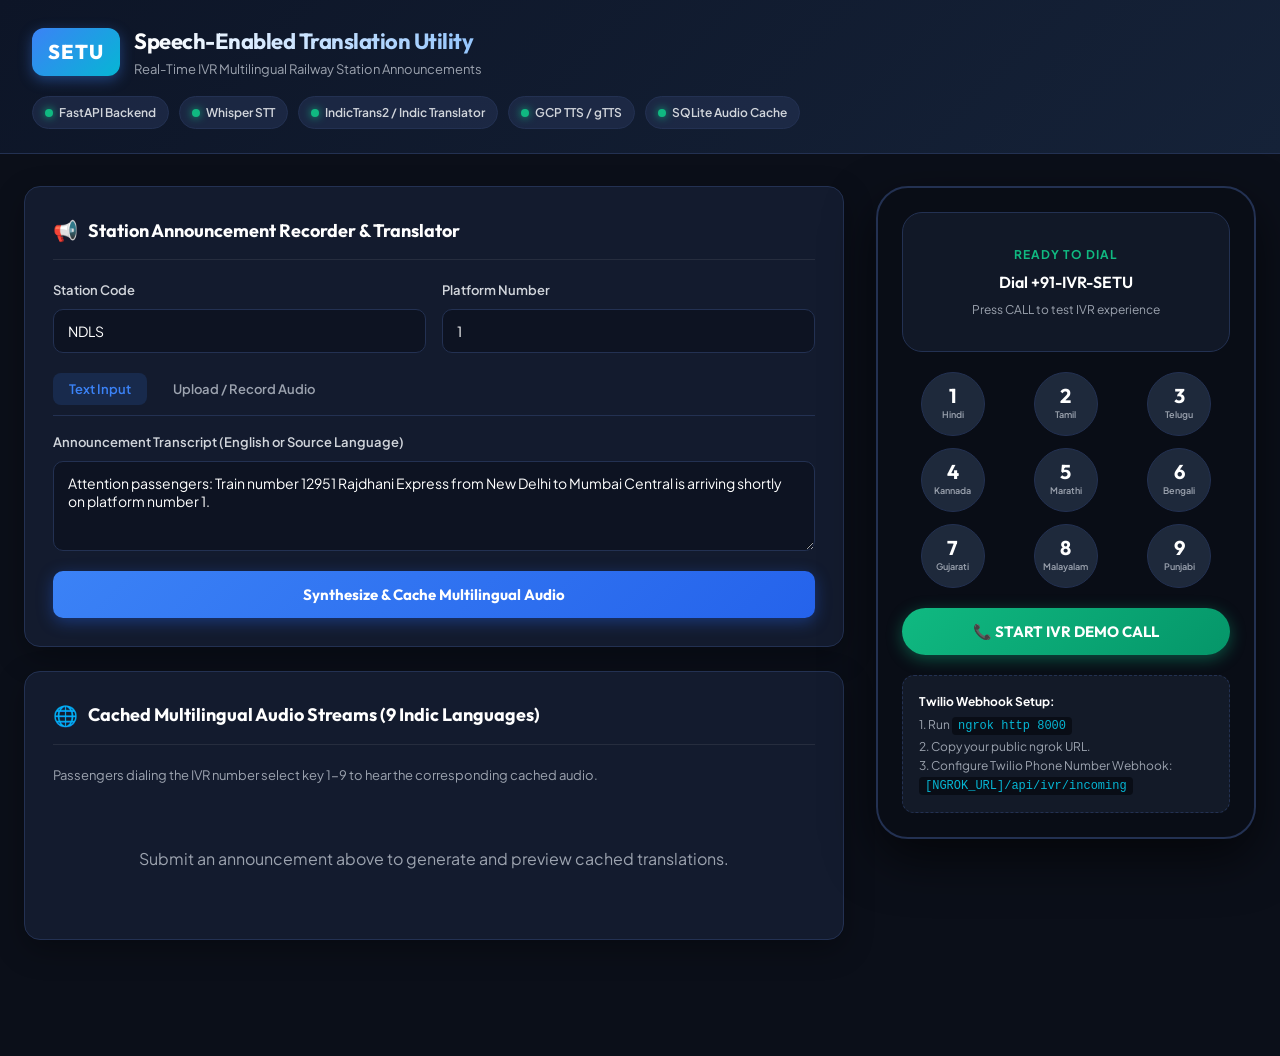
==== static/index.html @ 1a675ca5 "initial" ====
<!DOCTYPE html>
<html lang="en">
<head>
    <meta charset="UTF-8">
    <meta name="viewport" content="width=device-width, initial-scale=1.0">
    <title>SETU - Speech-Enabled Translation Utility for Railway Announcements</title>
    <link rel="preconnect" href="https://fonts.googleapis.com">
    <link rel="preconnect" href="https://fonts.gstatic.com" crossorigin>
    <link href="https://fonts.googleapis.com/css2?family=Outfit:wght@300;400;500;600;700;800&family=Plus+Jakarta+Sans:wght@400;500;600;700&display=swap" rel="stylesheet">
    <style>
        :root {
            --bg-dark: #0b0f19;
            --bg-card: #131b2e;
            --bg-card-hover: #1c2742;
            --border-color: #233152;
            --accent-blue: #3b82f6;
            --accent-cyan: #06b6d4;
            --accent-emerald: #10b981;
            --accent-amber: #f59e0b;
            --accent-purple: #8b5cf6;
            --text-main: #f3f4f6;
            --text-sub: #9ca3af;
            --font-heading: 'Outfit', sans-serif;
            --font-body: 'Plus Jakarta Sans', sans-serif;
        }

        * {
            box-sizing: border-box;
            margin: 0;
            padding: 0;
        }

        body {
            background-color: var(--bg-dark);
            color: var(--text-main);
            font-family: var(--font-body);
            line-height: 1.6;
            padding-bottom: 60px;
        }

        header {
            background: linear-gradient(135deg, #0d1527 0%, #152238 100%);
            border-bottom: 1px solid var(--border-color);
            padding: 24px 32px;
            position: sticky;
            top: 0;
            z-index: 100;
            backdrop-filter: blur(10px);
        }

        .header-container {
            max-width: 1280px;
            margin: 0 auto;
            display: flex;
            justify-content: space-between;
            align-items: center;
            flex-wrap: wrap;
            gap: 16px;
        }

        .logo-area {
            display: flex;
            align-items: center;
            gap: 14px;
        }

        .logo-badge {
            background: linear-gradient(135deg, var(--accent-blue), var(--accent-cyan));
            color: #fff;
            font-family: var(--font-heading);
            font-weight: 800;
            font-size: 20px;
            padding: 8px 16px;
            border-radius: 12px;
            box-shadow: 0 4px 14px rgba(59, 130, 246, 0.4);
            letter-spacing: 1px;
        }

        .logo-title h1 {
            font-family: var(--font-heading);
            font-size: 22px;
            font-weight: 700;
            letter-spacing: -0.5px;
            background: linear-gradient(90deg, #ffffff, #93c5fd);
            -webkit-background-clip: text;
            -webkit-text-fill-color: transparent;
        }

        .logo-title p {
            font-size: 13px;
            color: var(--text-sub);
        }

        .status-badges {
            display: flex;
            gap: 10px;
            flex-wrap: wrap;
        }

        .badge {
            background: rgba(35, 49, 82, 0.6);
            border: 1px solid var(--border-color);
            color: #d1d5db;
            font-size: 12px;
            font-weight: 600;
            padding: 6px 12px;
            border-radius: 20px;
            display: flex;
            align-items: center;
            gap: 6px;
        }

        .badge-dot {
            width: 8px;
            height: 8px;
            border-radius: 50%;
            background-color: var(--accent-emerald);
            box-shadow: 0 0 8px var(--accent-emerald);
        }

        main {
            max-width: 1280px;
            margin: 32px auto;
            padding: 0 24px;
            display: grid;
            grid-template-columns: 1fr 380px;
            gap: 32px;
        }

        @media (max-width: 1024px) {
            main {
                grid-template-columns: 1fr;
            }
        }

        .section-card {
            background-color: var(--bg-card);
            border: 1px solid var(--border-color);
            border-radius: 16px;
            padding: 28px;
            margin-bottom: 24px;
            box-shadow: 0 10px 30px rgba(0, 0, 0, 0.3);
        }

        .section-title {
            font-family: var(--font-heading);
            font-size: 18px;
            font-weight: 700;
            margin-bottom: 20px;
            display: flex;
            align-items: center;
            gap: 10px;
            color: #ffffff;
            border-bottom: 1px solid rgba(255, 255, 255, 0.08);
            padding-bottom: 12px;
        }

        .section-title span.icon {
            font-size: 20px;
        }

        .form-grid {
            display: grid;
            grid-template-columns: 1fr 1fr;
            gap: 16px;
            margin-bottom: 20px;
        }

        .form-group {
            display: flex;
            flex-direction: column;
            gap: 8px;
        }

        .form-group label {
            font-size: 13px;
            font-weight: 600;
            color: #d1d5db;
        }

        .form-control {
            background-color: #0d1322;
            border: 1px solid var(--border-color);
            border-radius: 10px;
            color: #fff;
            padding: 12px 14px;
            font-family: var(--font-body);
            font-size: 14px;
            transition: all 0.2s ease;
        }

        .form-control:focus {
            outline: none;
            border-color: var(--accent-blue);
            box-shadow: 0 0 0 3px rgba(59, 130, 246, 0.2);
        }

        textarea.form-control {
            min-height: 90px;
            resize: vertical;
        }

        .tab-buttons {
            display: flex;
            gap: 10px;
            margin-bottom: 16px;
            border-bottom: 1px solid var(--border-color);
            padding-bottom: 10px;
        }

        .tab-btn {
            background: none;
            border: none;
            color: var(--text-sub);
            font-family: var(--font-body);
            font-weight: 600;
            font-size: 13px;
            padding: 8px 16px;
            border-radius: 8px;
            cursor: pointer;
            transition: all 0.2s ease;
        }

        .tab-btn.active {
            background-color: rgba(59, 130, 246, 0.15);
            color: var(--accent-blue);
        }

        .audio-input-area {
            background: #0d1322;
            border: 2px dashed var(--border-color);
            border-radius: 12px;
            padding: 24px;
            text-align: center;
            margin-bottom: 20px;
            cursor: pointer;
            transition: all 0.2s ease;
        }

        .audio-input-area:hover {
            border-color: var(--accent-blue);
            background: #111a2e;
        }

        .mic-btn {
            background: linear-gradient(135deg, #ef4444, #dc2626);
            color: #fff;
            border: none;
            padding: 12px 24px;
            border-radius: 30px;
            font-weight: 600;
            font-size: 14px;
            cursor: pointer;
            display: inline-flex;
            align-items: center;
            gap: 8px;
            box-shadow: 0 4px 14px rgba(239, 68, 68, 0.4);
            transition: all 0.2s ease;
        }

        .mic-btn.recording {
            animation: pulse 1.5s infinite;
            background: linear-gradient(135deg, #dc2626, #991b1b);
        }

        @keyframes pulse {
            0% { box-shadow: 0 0 0 0 rgba(239, 68, 68, 0.7); }
            70% { box-shadow: 0 0 0 12px rgba(239, 68, 68, 0); }
            100% { box-shadow: 0 0 0 0 rgba(239, 68, 68, 0); }
        }

        .btn-primary {
            background: linear-gradient(135deg, var(--accent-blue), #2563eb);
            color: #fff;
            border: none;
            border-radius: 10px;
            padding: 14px 28px;
            font-family: var(--font-heading);
            font-weight: 700;
            font-size: 15px;
            cursor: pointer;
            width: 100%;
            display: flex;
            justify-content: center;
            align-items: center;
            gap: 10px;
            box-shadow: 0 4px 16px rgba(37, 99, 235, 0.4);
            transition: all 0.2s ease;
        }

        .btn-primary:hover {
            transform: translateY(-1px);
            box-shadow: 0 6px 20px rgba(37, 99, 235, 0.5);
        }

        .spinner {
            width: 18px;
            height: 18px;
            border: 3px solid rgba(255, 255, 255, 0.3);
            border-radius: 50%;
            border-top-color: #fff;
            animation: spin 0.8s linear infinite;
            display: none;
        }

        @keyframes spin {
            to { transform: rotate(360deg); }
        }

        /* Language Output Matrix */
        .language-matrix {
            display: grid;
            grid-template-columns: repeat(auto-fill, minmax(280px, 1fr));
            gap: 16px;
            margin-top: 20px;
        }

        .lang-card {
            background: #0d1322;
            border: 1px solid var(--border-color);
            border-radius: 12px;
            padding: 16px;
            position: relative;
            transition: all 0.2s ease;
        }

        .lang-card:hover {
            border-color: var(--accent-blue);
            transform: translateY(-2px);
            box-shadow: 0 6px 16px rgba(0, 0, 0, 0.4);
        }

        .lang-header {
            display: flex;
            justify-content: space-between;
            align-items: center;
            margin-bottom: 10px;
        }

        .lang-name {
            font-family: var(--font-heading);
            font-weight: 700;
            font-size: 15px;
            color: #ffffff;
            display: flex;
            align-items: center;
            gap: 8px;
        }

        .dtmf-badge {
            background: rgba(139, 92, 246, 0.2);
            border: 1px solid rgba(139, 92, 246, 0.5);
            color: #c4b5fd;
            font-size: 11px;
            font-weight: 700;
            padding: 2px 8px;
            border-radius: 6px;
        }

        .lang-text {
            font-size: 13px;
            color: #d1d5db;
            margin-bottom: 14px;
            min-height: 48px;
            line-height: 1.5;
        }

        audio {
            width: 100%;
            height: 36px;
            border-radius: 6px;
        }

        /* IVR Simulator Phone Side Panel */
        .phone-container {
            background: #090d16;
            border: 2px solid var(--border-color);
            border-radius: 32px;
            padding: 24px;
            box-shadow: 0 20px 50px rgba(0, 0, 0, 0.6);
            position: sticky;
            top: 110px;
        }

        .phone-screen {
            background: #111827;
            border: 1px solid var(--border-color);
            border-radius: 20px;
            padding: 20px;
            text-align: center;
            margin-bottom: 20px;
            min-height: 140px;
            display: flex;
            flex-direction: column;
            justify-content: center;
            align-items: center;
        }

        .phone-status {
            font-size: 12px;
            color: var(--accent-emerald);
            font-weight: 700;
            letter-spacing: 1px;
            margin-bottom: 6px;
            text-transform: uppercase;
        }

        .phone-display {
            font-family: var(--font-heading);
            font-size: 16px;
            font-weight: 600;
            color: #fff;
            margin-bottom: 4px;
        }

        .phone-sub {
            font-size: 12px;
            color: var(--text-sub);
        }

        .dialpad {
            display: grid;
            grid-template-columns: repeat(3, 1fr);
            gap: 12px;
            margin-bottom: 20px;
        }

        .key-btn {
            background: #1e293b;
            border: 1px solid var(--border-color);
            border-radius: 50%;
            width: 64px;
            height: 64px;
            margin: 0 auto;
            display: flex;
            flex-direction: column;
            justify-content: center;
            align-items: center;
            cursor: pointer;
            transition: all 0.15s ease;
            user-select: none;
        }

        .key-btn:hover {
            background: #334155;
            border-color: var(--accent-blue);
            transform: scale(1.05);
        }

        .key-btn:active {
            transform: scale(0.95);
            background: var(--accent-blue);
        }

        .key-num {
            font-family: var(--font-heading);
            font-size: 20px;
            font-weight: 700;
            color: #fff;
            line-height: 1;
        }

        .key-sub {
            font-size: 9px;
            color: var(--text-sub);
            font-weight: 600;
            margin-top: 2px;
        }

        .call-btn {
            background: linear-gradient(135deg, var(--accent-emerald), #059669);
            color: #fff;
            border: none;
            border-radius: 30px;
            padding: 14px;
            width: 100%;
            font-family: var(--font-heading);
            font-weight: 700;
            font-size: 15px;
            cursor: pointer;
            box-shadow: 0 4px 16px rgba(16, 185, 129, 0.4);
            transition: all 0.2s ease;
        }

        .call-btn.active {
            background: linear-gradient(135deg, #ef4444, #dc2626);
            box-shadow: 0 4px 16px rgba(239, 68, 68, 0.4);
        }

        .instructions-box {
            background: rgba(30, 41, 59, 0.5);
            border: 1px dashed var(--border-color);
            border-radius: 12px;
            padding: 16px;
            margin-top: 20px;
            font-size: 12px;
            color: var(--text-sub);
        }

        .instructions-box code {
            background: #090d16;
            color: var(--accent-cyan);
            padding: 2px 6px;
            border-radius: 4px;
            font-family: monospace;
        }
    </style>
</head>
<body>

    <header>
        <div class="header-container">
            <div class="logo-area">
                <div class="logo-badge">SETU</div>
                <div class="logo-title">
                    <h1>Speech-Enabled Translation Utility</h1>
                    <p>Real-Time IVR Multilingual Railway Station Announcements</p>
                </div>
            </div>
            <div class="status-badges">
                <div class="badge"><span class="badge-dot"></span> FastAPI Backend</div>
                <div class="badge"><span class="badge-dot"></span> Whisper STT</div>
                <div class="badge"><span class="badge-dot"></span> IndicTrans2 / Indic Translator</div>
                <div class="badge"><span class="badge-dot"></span> GCP TTS / gTTS</div>
                <div class="badge"><span class="badge-dot"></span> SQLite Audio Cache</div>
            </div>
        </div>
    </header>

    <main>
        <!-- Left Side: Station Control & Announcement Generator -->
        <div class="left-column">
            
            <div class="section-card">
                <div class="section-title">
                    <span class="icon">📢</span> Station Announcement Recorder & Translator
                </div>

                <form id="announcement-form">
                    <div class="form-grid">
                        <div class="form-group">
                            <label for="station_code">Station Code</label>
                            <input type="text" id="station_code" class="form-control" value="NDLS" placeholder="e.g. NDLS, MAS, SBC" required>
                        </div>
                        <div class="form-group">
                            <label for="platform_number">Platform Number</label>
                            <input type="text" id="platform_number" class="form-control" value="1" placeholder="e.g. 1, 2A, 3" required>
                        </div>
                    </div>

                    <div class="tab-buttons">
                        <button type="button" class="tab-btn active" onclick="switchInputMode('text')">Text Input</button>
                        <button type="button" class="tab-btn" onclick="switchInputMode('audio')">Upload / Record Audio</button>
                    </div>

                    <div id="text-input-section" class="form-group" style="margin-bottom: 20px;">
                        <label for="transcript">Announcement Transcript (English or Source Language)</label>
                        <textarea id="transcript" class="form-control" placeholder="Type station announcement here...">Attention passengers: Train number 12951 Rajdhani Express from New Delhi to Mumbai Central is arriving shortly on platform number 1.</textarea>
                    </div>

                    <div id="audio-input-section" class="audio-input-area" style="display: none;">
                        <button type="button" id="mic-btn" class="mic-btn" onclick="toggleMicrophone()">
                            <span id="mic-icon">🎙️</span> <span id="mic-label">Record Announcement</span>
                        </button>
                        <p style="font-size: 12px; color: var(--text-sub); margin-top: 12px;">or click to select an audio file (.mp3, .wav, .m4a)</p>
                        <input type="file" id="audio_file" accept="audio/*" style="display: none;" onchange="handleFileSelect(event)">
                        <div id="file-name-display" style="font-size: 13px; color: var(--accent-cyan); margin-top: 8px; font-weight: 600;"></div>
                    </div>

                    <button type="submit" class="btn-primary">
                        <div id="submit-spinner" class="spinner"></div>
                        <span id="submit-label">Synthesize & Cache Multilingual Audio</span>
                    </button>
                </form>
            </div>

            <!-- Multilingual Output Matrix -->
            <div class="section-card">
                <div class="section-title">
                    <span class="icon">🌐</span> Cached Multilingual Audio Streams (9 Indic Languages)
                </div>
                <p style="font-size: 13px; color: var(--text-sub); margin-bottom: 16px;">
                    Passengers dialing the IVR number select key 1-9 to hear the corresponding cached audio.
                </p>

                <div id="language-matrix" class="language-matrix">
                    <!-- Dynamic Language Cards -->
                    <div style="grid-column: 1 / -1; text-align: center; padding: 40px; color: var(--text-sub);">
                        Submit an announcement above to generate and preview cached translations.
                    </div>
                </div>
            </div>

        </div>

        <!-- Right Side: Interactive IVR Phone Simulator -->
        <div class="right-column">
            <div class="phone-container">
                <div class="phone-screen">
                    <div id="phone-status" class="phone-status">READY TO DIAL</div>
                    <div id="phone-display" class="phone-display">Dial +91-IVR-SETU</div>
                    <div id="phone-sub" class="phone-sub">Press CALL to test IVR experience</div>
                </div>

                <div class="dialpad">
                    <div class="key-btn" onclick="pressKey('1')">
                        <div class="key-num">1</div>
                        <div class="key-sub">Hindi</div>
                    </div>
                    <div class="key-btn" onclick="pressKey('2')">
                        <div class="key-num">2</div>
                        <div class="key-sub">Tamil</div>
                    </div>
                    <div class="key-btn" onclick="pressKey('3')">
                        <div class="key-num">3</div>
                        <div class="key-sub">Telugu</div>
                    </div>
                    <div class="key-btn" onclick="pressKey('4')">
                        <div class="key-num">4</div>
                        <div class="key-sub">Kannada</div>
                    </div>
                    <div class="key-btn" onclick="pressKey('5')">
                        <div class="key-num">5</div>
                        <div class="key-sub">Marathi</div>
                    </div>
                    <div class="key-btn" onclick="pressKey('6')">
                        <div class="key-num">6</div>
                        <div class="key-sub">Bengali</div>
                    </div>
                    <div class="key-btn" onclick="pressKey('7')">
                        <div class="key-num">7</div>
                        <div class="key-sub">Gujarati</div>
                    </div>
                    <div class="key-btn" onclick="pressKey('8')">
                        <div class="key-num">8</div>
                        <div class="key-sub">Malayalam</div>
                    </div>
                    <div class="key-btn" onclick="pressKey('9')">
                        <div class="key-num">9</div>
                        <div class="key-sub">Punjabi</div>
                    </div>
                </div>

                <button id="call-toggle-btn" class="call-btn" onclick="toggleCall()">
                    📞 START IVR DEMO CALL
                </button>

                <div class="instructions-box">
                    <strong style="color: #fff; display: block; margin-bottom: 4px;">Twilio Webhook Setup:</strong>
                    1. Run <code>ngrok http 8000</code><br>
                    2. Copy your public ngrok URL.<br>
                    3. Configure Twilio Phone Number Webhook:<br>
                    <code>[NGROK_URL]/api/ivr/incoming</code>
                </div>
            </div>
        </div>
    </main>

    <!-- Hidden Audio Player for Phone Simulator -->
    <audio id="simulator-audio-player" style="display: none;"></audio>

    <script>
        let inputMode = 'text';
        let mediaRecorder = null;
        let audioChunks = [];
        let recordedBlob = null;
        let isCallActive = false;

        function switchInputMode(mode) {
            inputMode = mode;
            document.querySelectorAll('.tab-btn').forEach(btn => btn.classList.remove('active'));
            if (mode === 'text') {
                document.querySelectorAll('.tab-btn')[0].classList.add('active');
                document.getElementById('text-input-section').style.display = 'block';
                document.getElementById('audio-input-section').style.display = 'none';
            } else {
                document.querySelectorAll('.tab-btn')[1].classList.add('active');
                document.getElementById('text-input-section').style.display = 'none';
                document.getElementById('audio-input-section').style.display = 'block';
            }
        }

        document.getElementById('audio-input-section').addEventListener('click', (e) => {
            if (e.target.id !== 'mic-btn' && !e.target.closest('#mic-btn')) {
                document.getElementById('audio_file').click();
            }
        });

        function handleFileSelect(event) {
            const file = event.target.files[0];
            if (file) {
                document.getElementById('file-name-display').innerText = `Selected File: ${file.name}`;
            }
        }

        async function toggleMicrophone() {
            const micBtn = document.getElementById('mic-btn');
            const micLabel = document.getElementById('mic-label');

            if (mediaRecorder && mediaRecorder.state === 'recording') {
                mediaRecorder.stop();
                micBtn.classList.remove('recording');
                micLabel.innerText = 'Record Announcement';
                return;
            }

            try {
                const stream = await navigator.mediaDevices.getUserMedia({ audio: true });
                mediaRecorder = new MediaRecorder(stream);
                audioChunks = [];

                mediaRecorder.ondataavailable = event => {
                    audioChunks.push(event.data);
                };

                mediaRecorder.onstop = () => {
                    recordedBlob = new Blob(audioChunks, { type: 'audio/wav' });
                    document.getElementById('file-name-display').innerText = 'Microphone Recording Captured (Ready)';
                };

                mediaRecorder.start();
                micBtn.classList.add('recording');
                micLabel.innerText = 'Stop Recording...';
            } catch (err) {
                alert('Microphone access denied or not supported in this browser.');
            }
        }

        document.getElementById('announcement-form').addEventListener('submit', async (e) => {
            e.preventDefault();

            const submitBtn = document.querySelector('.btn-primary');
            const spinner = document.getElementById('submit-spinner');
            const label = document.getElementById('submit-label');

            spinner.style.display = 'inline-block';
            label.innerText = 'Processing & Synthesizing...';
            submitBtn.disabled = true;

            const formData = new FormData();
            formData.append('station_code', document.getElementById('station_code').value);
            formData.append('platform_number', document.getElementById('platform_number').value);
            formData.append('transcript', document.getElementById('transcript').value);

            const fileInput = document.getElementById('audio_file');
            if (fileInput.files.length > 0) {
                formData.append('audio_file', fileInput.files[0]);
            } else if (recordedBlob) {
                formData.append('audio_file', recordedBlob, 'recorded_announcement.wav');
            }

            try {
                const response = await fetch('/api/announcements/upload', {
                    method: 'POST',
                    body: formData
                });

                const data = await response.json();
                if (response.ok && data.status === 'success') {
                    renderLanguageMatrix(data.announcement.cached_translations);
                } else {
                    alert('Processing error: ' + (data.message || 'Failed to process announcement'));
                }
            } catch (err) {
                console.error(err);
                alert('Server communication error.');
            } finally {
                spinner.style.display = 'none';
                label.innerText = 'Synthesize & Cache Multilingual Audio';
                submitBtn.disabled = false;
            }
        });

        function renderLanguageMatrix(translations) {
            const matrix = document.getElementById('language-matrix');
            matrix.innerHTML = '';

            const keypadMap = {
                'hi': '1', 'ta': '2', 'te': '3', 'kn': '4',
                'mr': '5', 'bn': '6', 'gu': '7', 'ml': '8', 'pa': '9'
            };

            translations.forEach(item => {
                const dtmfKey = keypadMap[item.language_code] || 'N/A';
                const card = document.createElement('div');
                card.className = 'lang-card';
                card.innerHTML = `
                    <div class="lang-header">
                        <div class="lang-name">${item.language_name}</div>
                        <div class="dtmf-badge">Keypad: ${dtmfKey}</div>
                    </div>
                    <div class="lang-text">${item.translated_text}</div>
                    <audio controls src="${item.audio_url}"></audio>
                `;
                matrix.appendChild(card);
            });
        }

        // Phone Simulator Controls
        function toggleCall() {
            const btn = document.getElementById('call-toggle-btn');
            const status = document.getElementById('phone-status');
            const display = document.getElementById('phone-display');
            const sub = document.getElementById('phone-sub');
            const audioPlayer = document.getElementById('simulator-audio-player');

            if (!isCallActive) {
                isCallActive = true;
                btn.innerText = '❌ END CALL';
                btn.classList.add('active');
                status.innerText = 'CALL IN PROGRESS';
                display.innerText = 'Connected to SETU IVR';
                sub.innerText = 'Press keypad digits 1-9 to select language';
                
                // Play simulated greeting
                playTTSPrompt('Welcome to SETU Railway Announcement Utility. Please press 1 for Hindi, 2 for Tamil, 3 for Telugu, 4 for Kannada, 5 for Marathi, 6 for Bengali.');
            } else {
                isCallActive = false;
                btn.innerText = '📞 START IVR DEMO CALL';
                btn.classList.remove('active');
                status.innerText = 'READY TO DIAL';
                display.innerText = 'Dial +91-IVR-SETU';
                sub.innerText = 'Press CALL to test IVR experience';
                audioPlayer.pause();
            }
        }

        async function pressKey(digit) {
            if (!isCallActive) {
                toggleCall();
            }

            const status = document.getElementById('phone-status');
            const display = document.getElementById('phone-display');
            const sub = document.getElementById('phone-sub');
            const audioPlayer = document.getElementById('simulator-audio-player');

            status.innerText = `KEY ${digit} PRESSED`;
            display.innerText = `Fetching Language Option...`;

            const formData = new FormData();
            formData.append('digit', digit);
            formData.append('station', document.getElementById('station_code').value);
            formData.append('platform', document.getElementById('platform_number').value);

            try {
                const res = await fetch('/api/ivr/demo-call', {
                    method: 'POST',
                    body: formData
                });
                const data = await res.json();
                if (res.ok && data.status === 'success') {
                    display.innerText = `Playing ${data.language_name}`;
                    sub.innerText = data.translated_text;

                    audioPlayer.src = data.audio_url;
                    audioPlayer.play();
                }
            } catch (err) {
                console.error(err);
            }
        }

        function playTTSPrompt(text) {
            if ('speechSynthesis' in window) {
                const utterance = new SpeechSynthesisUtterance(text);
                utterance.rate = 1.0;
                window.speechSynthesis.speak(utterance);
            }
        }

        // Load existing announcements on startup
        window.addEventListener('DOMContentLoaded', async () => {
            try {
                const res = await fetch('/api/announcements');
                const data = await res.json();
                if (res.ok && data.announcements && data.announcements.length > 0) {
                    renderLanguageMatrix(data.announcements[0].cached_translations);
                }
            } catch (e) {
                console.log('No prior cached announcements found.');
            }
        });
    </script>
</body>
</html>
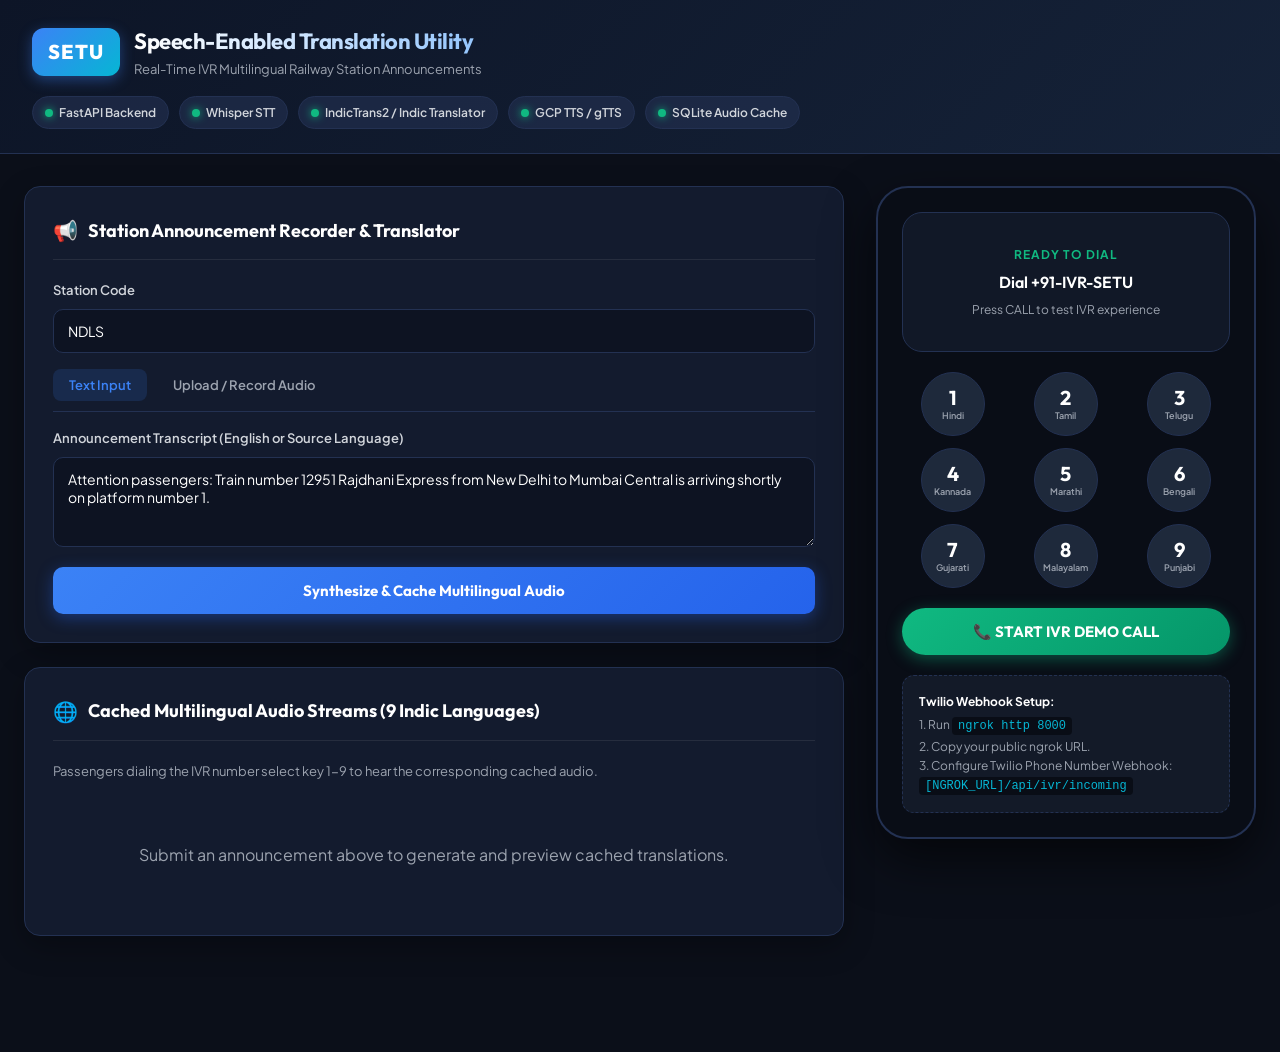
==== commit 11a8d332: "fixed keypad voice over and added few languages" ====
--- a/static/index.html
+++ b/static/index.html
@@ -7,506 +7,10 @@
     <link rel="preconnect" href="https://fonts.googleapis.com">
     <link rel="preconnect" href="https://fonts.gstatic.com" crossorigin>
     <link href="https://fonts.googleapis.com/css2?family=Outfit:wght@300;400;500;600;700;800&family=Plus+Jakarta+Sans:wght@400;500;600;700&display=swap" rel="stylesheet">
-    <style>
-        :root {
-            --bg-dark: #0b0f19;
-            --bg-card: #131b2e;
-            --bg-card-hover: #1c2742;
-            --border-color: #233152;
-            --accent-blue: #3b82f6;
-            --accent-cyan: #06b6d4;
-            --accent-emerald: #10b981;
-            --accent-amber: #f59e0b;
-            --accent-purple: #8b5cf6;
-            --text-main: #f3f4f6;
-            --text-sub: #9ca3af;
-            --font-heading: 'Outfit', sans-serif;
-            --font-body: 'Plus Jakarta Sans', sans-serif;
-        }
-
-        * {
-            box-sizing: border-box;
-            margin: 0;
-            padding: 0;
-        }
-
-        body {
-            background-color: var(--bg-dark);
-            color: var(--text-main);
-            font-family: var(--font-body);
-            line-height: 1.6;
-            padding-bottom: 60px;
-        }
-
-        header {
-            background: linear-gradient(135deg, #0d1527 0%, #152238 100%);
-            border-bottom: 1px solid var(--border-color);
-            padding: 24px 32px;
-            position: sticky;
-            top: 0;
-            z-index: 100;
-            backdrop-filter: blur(10px);
-        }
-
-        .header-container {
-            max-width: 1280px;
-            margin: 0 auto;
-            display: flex;
-            justify-content: space-between;
-            align-items: center;
-            flex-wrap: wrap;
-            gap: 16px;
-        }
-
-        .logo-area {
-            display: flex;
-            align-items: center;
-            gap: 14px;
-        }
-
-        .logo-badge {
-            background: linear-gradient(135deg, var(--accent-blue), var(--accent-cyan));
-            color: #fff;
-            font-family: var(--font-heading);
-            font-weight: 800;
-            font-size: 20px;
-            padding: 8px 16px;
-            border-radius: 12px;
-            box-shadow: 0 4px 14px rgba(59, 130, 246, 0.4);
-            letter-spacing: 1px;
-        }
-
-        .logo-title h1 {
-            font-family: var(--font-heading);
-            font-size: 22px;
-            font-weight: 700;
-            letter-spacing: -0.5px;
-            background: linear-gradient(90deg, #ffffff, #93c5fd);
-            -webkit-background-clip: text;
-            -webkit-text-fill-color: transparent;
-        }
-
-        .logo-title p {
-            font-size: 13px;
-            color: var(--text-sub);
-        }
-
-        .status-badges {
-            display: flex;
-            gap: 10px;
-            flex-wrap: wrap;
-        }
-
-        .badge {
-            background: rgba(35, 49, 82, 0.6);
-            border: 1px solid var(--border-color);
-            color: #d1d5db;
-            font-size: 12px;
-            font-weight: 600;
-            padding: 6px 12px;
-            border-radius: 20px;
-            display: flex;
-            align-items: center;
-            gap: 6px;
-        }
-
-        .badge-dot {
-            width: 8px;
-            height: 8px;
-            border-radius: 50%;
-            background-color: var(--accent-emerald);
-            box-shadow: 0 0 8px var(--accent-emerald);
-        }
-
-        main {
-            max-width: 1280px;
-            margin: 32px auto;
-            padding: 0 24px;
-            display: grid;
-            grid-template-columns: 1fr 380px;
-            gap: 32px;
-        }
-
-        @media (max-width: 1024px) {
-            main {
-                grid-template-columns: 1fr;
-            }
-        }
-
-        .section-card {
-            background-color: var(--bg-card);
-            border: 1px solid var(--border-color);
-            border-radius: 16px;
-            padding: 28px;
-            margin-bottom: 24px;
-            box-shadow: 0 10px 30px rgba(0, 0, 0, 0.3);
-        }
-
-        .section-title {
-            font-family: var(--font-heading);
-            font-size: 18px;
-            font-weight: 700;
-            margin-bottom: 20px;
-            display: flex;
-            align-items: center;
-            gap: 10px;
-            color: #ffffff;
-            border-bottom: 1px solid rgba(255, 255, 255, 0.08);
-            padding-bottom: 12px;
-        }
-
-        .section-title span.icon {
-            font-size: 20px;
-        }
-
-        .form-grid {
-            display: grid;
-            grid-template-columns: 1fr 1fr;
-            gap: 16px;
-            margin-bottom: 20px;
-        }
-
-        .form-group {
-            display: flex;
-            flex-direction: column;
-            gap: 8px;
-        }
-
-        .form-group label {
-            font-size: 13px;
-            font-weight: 600;
-            color: #d1d5db;
-        }
-
-        .form-control {
-            background-color: #0d1322;
-            border: 1px solid var(--border-color);
-            border-radius: 10px;
-            color: #fff;
-            padding: 12px 14px;
-            font-family: var(--font-body);
-            font-size: 14px;
-            transition: all 0.2s ease;
-        }
-
-        .form-control:focus {
-            outline: none;
-            border-color: var(--accent-blue);
-            box-shadow: 0 0 0 3px rgba(59, 130, 246, 0.2);
-        }
-
-        textarea.form-control {
-            min-height: 90px;
-            resize: vertical;
-        }
-
-        .tab-buttons {
-            display: flex;
-            gap: 10px;
-            margin-bottom: 16px;
-            border-bottom: 1px solid var(--border-color);
-            padding-bottom: 10px;
-        }
-
-        .tab-btn {
-            background: none;
-            border: none;
-            color: var(--text-sub);
-            font-family: var(--font-body);
-            font-weight: 600;
-            font-size: 13px;
-            padding: 8px 16px;
-            border-radius: 8px;
-            cursor: pointer;
-            transition: all 0.2s ease;
-        }
-
-        .tab-btn.active {
-            background-color: rgba(59, 130, 246, 0.15);
-            color: var(--accent-blue);
-        }
-
-        .audio-input-area {
-            background: #0d1322;
-            border: 2px dashed var(--border-color);
-            border-radius: 12px;
-            padding: 24px;
-            text-align: center;
-            margin-bottom: 20px;
-            cursor: pointer;
-            transition: all 0.2s ease;
-        }
-
-        .audio-input-area:hover {
-            border-color: var(--accent-blue);
-            background: #111a2e;
-        }
-
-        .mic-btn {
-            background: linear-gradient(135deg, #ef4444, #dc2626);
-            color: #fff;
-            border: none;
-            padding: 12px 24px;
-            border-radius: 30px;
-            font-weight: 600;
-            font-size: 14px;
-            cursor: pointer;
-            display: inline-flex;
-            align-items: center;
-            gap: 8px;
-            box-shadow: 0 4px 14px rgba(239, 68, 68, 0.4);
-            transition: all 0.2s ease;
-        }
-
-        .mic-btn.recording {
-            animation: pulse 1.5s infinite;
-            background: linear-gradient(135deg, #dc2626, #991b1b);
-        }
-
-        @keyframes pulse {
-            0% { box-shadow: 0 0 0 0 rgba(239, 68, 68, 0.7); }
-            70% { box-shadow: 0 0 0 12px rgba(239, 68, 68, 0); }
-            100% { box-shadow: 0 0 0 0 rgba(239, 68, 68, 0); }
-        }
-
-        .btn-primary {
-            background: linear-gradient(135deg, var(--accent-blue), #2563eb);
-            color: #fff;
-            border: none;
-            border-radius: 10px;
-            padding: 14px 28px;
-            font-family: var(--font-heading);
-            font-weight: 700;
-            font-size: 15px;
-            cursor: pointer;
-            width: 100%;
-            display: flex;
-            justify-content: center;
-            align-items: center;
-            gap: 10px;
-            box-shadow: 0 4px 16px rgba(37, 99, 235, 0.4);
-            transition: all 0.2s ease;
-        }
-
-        .btn-primary:hover {
-            transform: translateY(-1px);
-            box-shadow: 0 6px 20px rgba(37, 99, 235, 0.5);
-        }
-
-        .spinner {
-            width: 18px;
-            height: 18px;
-            border: 3px solid rgba(255, 255, 255, 0.3);
-            border-radius: 50%;
-            border-top-color: #fff;
-            animation: spin 0.8s linear infinite;
-            display: none;
-        }
-
-        @keyframes spin {
-            to { transform: rotate(360deg); }
-        }
-
-        /* Language Output Matrix */
-        .language-matrix {
-            display: grid;
-            grid-template-columns: repeat(auto-fill, minmax(280px, 1fr));
-            gap: 16px;
-            margin-top: 20px;
-        }
-
-        .lang-card {
-            background: #0d1322;
-            border: 1px solid var(--border-color);
-            border-radius: 12px;
-            padding: 16px;
-            position: relative;
-            transition: all 0.2s ease;
-        }
-
-        .lang-card:hover {
-            border-color: var(--accent-blue);
-            transform: translateY(-2px);
-            box-shadow: 0 6px 16px rgba(0, 0, 0, 0.4);
-        }
-
-        .lang-header {
-            display: flex;
-            justify-content: space-between;
-            align-items: center;
-            margin-bottom: 10px;
-        }
-
-        .lang-name {
-            font-family: var(--font-heading);
-            font-weight: 700;
-            font-size: 15px;
-            color: #ffffff;
-            display: flex;
-            align-items: center;
-            gap: 8px;
-        }
-
-        .dtmf-badge {
-            background: rgba(139, 92, 246, 0.2);
-            border: 1px solid rgba(139, 92, 246, 0.5);
-            color: #c4b5fd;
-            font-size: 11px;
-            font-weight: 700;
-            padding: 2px 8px;
-            border-radius: 6px;
-        }
-
-        .lang-text {
-            font-size: 13px;
-            color: #d1d5db;
-            margin-bottom: 14px;
-            min-height: 48px;
-            line-height: 1.5;
-        }
-
-        audio {
-            width: 100%;
-            height: 36px;
-            border-radius: 6px;
-        }
-
-        /* IVR Simulator Phone Side Panel */
-        .phone-container {
-            background: #090d16;
-            border: 2px solid var(--border-color);
-            border-radius: 32px;
-            padding: 24px;
-            box-shadow: 0 20px 50px rgba(0, 0, 0, 0.6);
-            position: sticky;
-            top: 110px;
-        }
-
-        .phone-screen {
-            background: #111827;
-            border: 1px solid var(--border-color);
-            border-radius: 20px;
-            padding: 20px;
-            text-align: center;
-            margin-bottom: 20px;
-            min-height: 140px;
-            display: flex;
-            flex-direction: column;
-            justify-content: center;
-            align-items: center;
-        }
-
-        .phone-status {
-            font-size: 12px;
-            color: var(--accent-emerald);
-            font-weight: 700;
-            letter-spacing: 1px;
-            margin-bottom: 6px;
-            text-transform: uppercase;
-        }
-
-        .phone-display {
-            font-family: var(--font-heading);
-            font-size: 16px;
-            font-weight: 600;
-            color: #fff;
-            margin-bottom: 4px;
-        }
-
-        .phone-sub {
-            font-size: 12px;
-            color: var(--text-sub);
-        }
-
-        .dialpad {
-            display: grid;
-            grid-template-columns: repeat(3, 1fr);
-            gap: 12px;
-            margin-bottom: 20px;
-        }
-
-        .key-btn {
-            background: #1e293b;
-            border: 1px solid var(--border-color);
-            border-radius: 50%;
-            width: 64px;
-            height: 64px;
-            margin: 0 auto;
-            display: flex;
-            flex-direction: column;
-            justify-content: center;
-            align-items: center;
-            cursor: pointer;
-            transition: all 0.15s ease;
-            user-select: none;
-        }
-
-        .key-btn:hover {
-            background: #334155;
-            border-color: var(--accent-blue);
-            transform: scale(1.05);
-        }
-
-        .key-btn:active {
-            transform: scale(0.95);
-            background: var(--accent-blue);
-        }
-
-        .key-num {
-            font-family: var(--font-heading);
-            font-size: 20px;
-            font-weight: 700;
-            color: #fff;
-            line-height: 1;
-        }
-
-        .key-sub {
-            font-size: 9px;
-            color: var(--text-sub);
-            font-weight: 600;
-            margin-top: 2px;
-        }
-
-        .call-btn {
-            background: linear-gradient(135deg, var(--accent-emerald), #059669);
-            color: #fff;
-            border: none;
-            border-radius: 30px;
-            padding: 14px;
-            width: 100%;
-            font-family: var(--font-heading);
-            font-weight: 700;
-            font-size: 15px;
-            cursor: pointer;
-            box-shadow: 0 4px 16px rgba(16, 185, 129, 0.4);
-            transition: all 0.2s ease;
-        }
-
-        .call-btn.active {
-            background: linear-gradient(135deg, #ef4444, #dc2626);
-            box-shadow: 0 4px 16px rgba(239, 68, 68, 0.4);
-        }
-
-        .instructions-box {
-            background: rgba(30, 41, 59, 0.5);
-            border: 1px dashed var(--border-color);
-            border-radius: 12px;
-            padding: 16px;
-            margin-top: 20px;
-            font-size: 12px;
-            color: var(--text-sub);
-        }
-
-        .instructions-box code {
-            background: #090d16;
-            color: var(--accent-cyan);
-            padding: 2px 6px;
-            border-radius: 4px;
-            font-family: monospace;
-        }
-    </style>
+    <link rel="stylesheet" href="/static/style.css">
 </head>
 <body>
+
 
     <header>
         <div class="header-container">
@@ -537,15 +41,9 @@
                 </div>
 
                 <form id="announcement-form">
-                    <div class="form-grid">
-                        <div class="form-group">
-                            <label for="station_code">Station Code</label>
-                            <input type="text" id="station_code" class="form-control" value="NDLS" placeholder="e.g. NDLS, MAS, SBC" required>
-                        </div>
-                        <div class="form-group">
-                            <label for="platform_number">Platform Number</label>
-                            <input type="text" id="platform_number" class="form-control" value="1" placeholder="e.g. 1, 2A, 3" required>
-                        </div>
+                    <div class="form-group" style="margin-bottom: 16px;">
+                        <label for="station_code">Station Code</label>
+                        <input type="text" id="station_code" class="form-control" value="NDLS" placeholder="e.g. NDLS, MAS, SBC" required>
                     </div>
 
                     <div class="tab-buttons">
@@ -603,42 +101,42 @@
                 </div>
 
                 <div class="dialpad">
-                    <div class="key-btn" onclick="pressKey('1')">
-                        <div class="key-num">1</div>
-                        <div class="key-sub">Hindi</div>
-                    </div>
-                    <div class="key-btn" onclick="pressKey('2')">
-                        <div class="key-num">2</div>
-                        <div class="key-sub">Tamil</div>
-                    </div>
-                    <div class="key-btn" onclick="pressKey('3')">
-                        <div class="key-num">3</div>
-                        <div class="key-sub">Telugu</div>
-                    </div>
-                    <div class="key-btn" onclick="pressKey('4')">
-                        <div class="key-num">4</div>
-                        <div class="key-sub">Kannada</div>
-                    </div>
-                    <div class="key-btn" onclick="pressKey('5')">
-                        <div class="key-num">5</div>
-                        <div class="key-sub">Marathi</div>
-                    </div>
-                    <div class="key-btn" onclick="pressKey('6')">
-                        <div class="key-num">6</div>
-                        <div class="key-sub">Bengali</div>
-                    </div>
-                    <div class="key-btn" onclick="pressKey('7')">
-                        <div class="key-num">7</div>
-                        <div class="key-sub">Gujarati</div>
-                    </div>
-                    <div class="key-btn" onclick="pressKey('8')">
-                        <div class="key-num">8</div>
-                        <div class="key-sub">Malayalam</div>
-                    </div>
-                    <div class="key-btn" onclick="pressKey('9')">
-                        <div class="key-num">9</div>
-                        <div class="key-sub">Punjabi</div>
-                    </div>
+                    <button type="button" class="key-btn" onclick="pressKey('1')">
+                        <span class="key-num">1</span>
+                        <span class="key-sub">Hindi</span>
+                    </button>
+                    <button type="button" class="key-btn" onclick="pressKey('2')">
+                        <span class="key-num">2</span>
+                        <span class="key-sub">Tamil</span>
+                    </button>
+                    <button type="button" class="key-btn" onclick="pressKey('3')">
+                        <span class="key-num">3</span>
+                        <span class="key-sub">Telugu</span>
+                    </button>
+                    <button type="button" class="key-btn" onclick="pressKey('4')">
+                        <span class="key-num">4</span>
+                        <span class="key-sub">Kannada</span>
+                    </button>
+                    <button type="button" class="key-btn" onclick="pressKey('5')">
+                        <span class="key-num">5</span>
+                        <span class="key-sub">Marathi</span>
+                    </button>
+                    <button type="button" class="key-btn" onclick="pressKey('6')">
+                        <span class="key-num">6</span>
+                        <span class="key-sub">Bengali</span>
+                    </button>
+                    <button type="button" class="key-btn" onclick="pressKey('7')">
+                        <span class="key-num">7</span>
+                        <span class="key-sub">Gujarati</span>
+                    </button>
+                    <button type="button" class="key-btn" onclick="pressKey('8')">
+                        <span class="key-num">8</span>
+                        <span class="key-sub">Malayalam</span>
+                    </button>
+                    <button type="button" class="key-btn" onclick="pressKey('9')">
+                        <span class="key-num">9</span>
+                        <span class="key-sub">Punjabi</span>
+                    </button>
                 </div>
 
                 <button id="call-toggle-btn" class="call-btn" onclick="toggleCall()">
@@ -665,6 +163,18 @@
         let audioChunks = [];
         let recordedBlob = null;
         let isCallActive = false;
+
+        // Language code to display name mapping
+        const LANGUAGE_NAMES = {
+            'hi': 'Hindi', 'ta': 'Tamil', 'te': 'Telugu', 'kn': 'Kannada',
+            'mr': 'Marathi', 'bn': 'Bengali', 'gu': 'Gujarati', 'ml': 'Malayalam',
+            'pa': 'Punjabi', 'or': 'Odia', 'en': 'English'
+        };
+
+        const KEYPAD_MAP = {
+            'hi': '1', 'ta': '2', 'te': '3', 'kn': '4',
+            'mr': '5', 'bn': '6', 'gu': '7', 'ml': '8', 'pa': '9'
+        };
 
         function switchInputMode(mode) {
             inputMode = mode;
@@ -738,15 +248,20 @@
             submitBtn.disabled = true;
 
             const formData = new FormData();
-            formData.append('station_code', document.getElementById('station_code').value);
-            formData.append('platform_number', document.getElementById('platform_number').value);
-            formData.append('transcript', document.getElementById('transcript').value);
+            formData.append('station_code', (document.getElementById('station_code')?.value || 'NDLS').trim());
+            formData.append('platform_number', '1');
+
+            // Always send the transcript text (even in audio mode, send whatever is in the text field)
+            const transcriptText = document.getElementById('transcript').value.trim();
+            formData.append('transcript', transcriptText);
 
             const fileInput = document.getElementById('audio_file');
-            if (fileInput.files.length > 0) {
-                formData.append('audio_file', fileInput.files[0]);
-            } else if (recordedBlob) {
-                formData.append('audio_file', recordedBlob, 'recorded_announcement.wav');
+            if (inputMode === 'audio') {
+                if (fileInput.files.length > 0) {
+                    formData.append('audio_file', fileInput.files[0]);
+                } else if (recordedBlob) {
+                    formData.append('audio_file', recordedBlob, 'recorded_announcement.wav');
+                }
             }
 
             try {
@@ -755,15 +270,21 @@
                     body: formData
                 });
 
+                if (!response.ok) {
+                    const errData = await response.json().catch(() => null);
+                    alert('Processing error: ' + (errData?.detail || errData?.message || `Server returned ${response.status}`));
+                    return;
+                }
+
                 const data = await response.json();
-                if (response.ok && data.status === 'success') {
+                if (data.status === 'success') {
                     renderLanguageMatrix(data.announcement.cached_translations);
                 } else {
                     alert('Processing error: ' + (data.message || 'Failed to process announcement'));
                 }
             } catch (err) {
                 console.error(err);
-                alert('Server communication error.');
+                alert('Server communication error: ' + err.message);
             } finally {
                 spinner.style.display = 'none';
                 label.innerText = 'Synthesize & Cache Multilingual Audio';
@@ -775,22 +296,28 @@
             const matrix = document.getElementById('language-matrix');
             matrix.innerHTML = '';
 
-            const keypadMap = {
-                'hi': '1', 'ta': '2', 'te': '3', 'kn': '4',
-                'mr': '5', 'bn': '6', 'gu': '7', 'ml': '8', 'pa': '9'
-            };
+            if (!translations || translations.length === 0) {
+                matrix.innerHTML = '<div style="grid-column: 1 / -1; text-align: center; padding: 40px; color: var(--text-sub);">No translations available yet. Submit an announcement above.</div>';
+                return;
+            }
 
             translations.forEach(item => {
-                const dtmfKey = keypadMap[item.language_code] || 'N/A';
+                const langCode = item.language_code || '';
+                const dtmfKey = KEYPAD_MAP[langCode] || 'N/A';
+                // Use language_name from API response, or look up from our map, or fallback to code
+                const langName = item.language_name || LANGUAGE_NAMES[langCode] || langCode.toUpperCase();
+                const translatedText = item.translated_text || '';
+                const audioUrl = item.audio_url || '';
+
                 const card = document.createElement('div');
                 card.className = 'lang-card';
                 card.innerHTML = `
                     <div class="lang-header">
-                        <div class="lang-name">${item.language_name}</div>
+                        <div class="lang-name">${langName}</div>
                         <div class="dtmf-badge">Keypad: ${dtmfKey}</div>
                     </div>
-                    <div class="lang-text">${item.translated_text}</div>
-                    <audio controls src="${item.audio_url}"></audio>
+                    <div class="lang-text">${translatedText}</div>
+                    ${audioUrl ? `<audio controls src="${audioUrl}"></audio>` : '<div style="color: var(--text-sub); font-size: 12px;">Audio not available</div>'}
                 `;
                 matrix.appendChild(card);
             });
@@ -821,13 +348,36 @@
                 status.innerText = 'READY TO DIAL';
                 display.innerText = 'Dial +91-IVR-SETU';
                 sub.innerText = 'Press CALL to test IVR experience';
+                if ('speechSynthesis' in window) {
+                    window.speechSynthesis.cancel();
+                }
                 audioPlayer.pause();
+                audioPlayer.removeAttribute('src');
             }
         }
 
         async function pressKey(digit) {
+            // Immediately cut off intro speech greeting so translated announcement plays cleanly
+            if ('speechSynthesis' in window) {
+                window.speechSynthesis.cancel();
+            }
+
+            // Visual press feedback
+            const allBtns = document.querySelectorAll('.key-btn');
+            const pressedBtn = Array.from(allBtns).find(btn => {
+                const numEl = btn.querySelector('.key-num');
+                return numEl && numEl.textContent === digit;
+            });
+            if (pressedBtn) {
+                pressedBtn.classList.add('pressed');
+                setTimeout(() => pressedBtn.classList.remove('pressed'), 200);
+            }
+
             if (!isCallActive) {
-                toggleCall();
+                isCallActive = true;
+                const btn = document.getElementById('call-toggle-btn');
+                btn.innerText = '❌ END CALL';
+                btn.classList.add('active');
             }
 
             const status = document.getElementById('phone-status');
@@ -835,34 +385,75 @@
             const sub = document.getElementById('phone-sub');
             const audioPlayer = document.getElementById('simulator-audio-player');
 
+            // Stop any currently playing audio
+            audioPlayer.pause();
+            audioPlayer.removeAttribute('src');
+
+            const langName = {
+                '1': 'Hindi', '2': 'Tamil', '3': 'Telugu', '4': 'Kannada',
+                '5': 'Marathi', '6': 'Bengali', '7': 'Gujarati', '8': 'Malayalam', '9': 'Punjabi'
+            }[digit] || 'Unknown';
+
             status.innerText = `KEY ${digit} PRESSED`;
-            display.innerText = `Fetching Language Option...`;
+            status.style.color = 'var(--accent-amber)';
+            display.innerText = `Fetching ${langName}...`;
+            sub.innerText = 'Connecting to translation engine...';
 
             const formData = new FormData();
             formData.append('digit', digit);
-            formData.append('station', document.getElementById('station_code').value);
-            formData.append('platform', document.getElementById('platform_number').value);
+            formData.append('station', (document.getElementById('station_code')?.value || 'NDLS').trim());
+            formData.append('platform', '1');
+            formData.append('transcript', document.getElementById('transcript').value.trim());
 
             try {
                 const res = await fetch('/api/ivr/demo-call', {
                     method: 'POST',
                     body: formData
                 });
+
+                if (!res.ok) {
+                    const errData = await res.json().catch(() => null);
+                    status.innerText = 'ERROR';
+                    status.style.color = '#ef4444';
+                    display.innerText = `Failed for ${langName}`;
+                    sub.innerText = errData?.message || `Server returned ${res.status}`;
+                    return;
+                }
+
                 const data = await res.json();
-                if (res.ok && data.status === 'success') {
-                    display.innerText = `Playing ${data.language_name}`;
-                    sub.innerText = data.translated_text;
-
-                    audioPlayer.src = data.audio_url;
-                    audioPlayer.play();
+                if (data.status === 'success') {
+                    status.innerText = `PLAYING ${langName.toUpperCase()}`;
+                    status.style.color = 'var(--accent-emerald)';
+                    display.innerText = `🔊 ${data.language_name || langName}`;
+                    sub.innerText = data.translated_text || 'Translation available';
+
+                    if (data.audio_url) {
+                        const freshUrl = data.audio_url.includes('?') ? `${data.audio_url}&t=${Date.now()}` : `${data.audio_url}?t=${Date.now()}`;
+                        audioPlayer.src = freshUrl;
+                        audioPlayer.load();
+                        audioPlayer.play().catch(e => {
+                            console.warn('Audio autoplay blocked:', e);
+                            sub.innerText = (data.translated_text || '') + ' (Click page to enable audio)';
+                        });
+                    }
+                } else {
+                    status.innerText = 'ERROR';
+                    status.style.color = '#ef4444';
+                    display.innerText = `Failed for ${langName}`;
+                    sub.innerText = data.message || 'Unknown error';
                 }
             } catch (err) {
-                console.error(err);
+                console.error('IVR demo-call error:', err);
+                status.innerText = 'CONNECTION ERROR';
+                status.style.color = '#ef4444';
+                display.innerText = 'Server unreachable';
+                sub.innerText = 'Make sure the backend is running on port 8000';
             }
         }
 
         function playTTSPrompt(text) {
             if ('speechSynthesis' in window) {
+                window.speechSynthesis.cancel();
                 const utterance = new SpeechSynthesisUtterance(text);
                 utterance.rate = 1.0;
                 window.speechSynthesis.speak(utterance);
@@ -873,12 +464,22 @@
         window.addEventListener('DOMContentLoaded', async () => {
             try {
                 const res = await fetch('/api/announcements');
+                if (!res.ok) return;
                 const data = await res.json();
-                if (res.ok && data.announcements && data.announcements.length > 0) {
-                    renderLanguageMatrix(data.announcements[0].cached_translations);
+                if (data.announcements && data.announcements.length > 0) {
+                    const latestAnn = data.announcements[0];
+                    const translations = latestAnn.cached_translations || [];
+                    // Ensure each translation has language_name and audio_url
+                    translations.forEach(t => {
+                        if (!t.language_name) {
+                            t.language_name = LANGUAGE_NAMES[t.language_code] || t.language_code;
+                        }
+                        // audio_url should already be set by the backend; if not, skip
+                    });
+                    renderLanguageMatrix(translations);
                 }
             } catch (e) {
-                console.log('No prior cached announcements found.');
+                console.log('No prior cached announcements found.', e);
             }
         });
     </script>
--- a/static/style.css
+++ b/static/style.css
@@ -0,0 +1,544 @@
+/* ============================================================
+   SETU - Speech-Enabled Translation Utility
+   Main Stylesheet
+   ============================================================ */
+
+/* ----- Design Tokens ----- */
+:root {
+    --bg-dark: #0b0f19;
+    --bg-card: #131b2e;
+    --bg-card-hover: #1c2742;
+    --border-color: #233152;
+    --accent-blue: #3b82f6;
+    --accent-cyan: #06b6d4;
+    --accent-emerald: #10b981;
+    --accent-amber: #f59e0b;
+    --accent-purple: #8b5cf6;
+    --text-main: #f3f4f6;
+    --text-sub: #9ca3af;
+    --font-heading: 'Outfit', sans-serif;
+    --font-body: 'Plus Jakarta Sans', sans-serif;
+}
+
+/* ----- Reset ----- */
+* {
+    box-sizing: border-box;
+    margin: 0;
+    padding: 0;
+}
+
+/* ----- Base ----- */
+body {
+    background-color: var(--bg-dark);
+    color: var(--text-main);
+    font-family: var(--font-body);
+    line-height: 1.6;
+    padding-bottom: 60px;
+}
+
+/* ============================================================
+   Header
+   ============================================================ */
+header {
+    background: linear-gradient(135deg, #0d1527 0%, #152238 100%);
+    border-bottom: 1px solid var(--border-color);
+    padding: 24px 32px;
+    position: sticky;
+    top: 0;
+    z-index: 100;
+    backdrop-filter: blur(10px);
+}
+
+.header-container {
+    max-width: 1280px;
+    margin: 0 auto;
+    display: flex;
+    justify-content: space-between;
+    align-items: center;
+    flex-wrap: wrap;
+    gap: 16px;
+}
+
+.logo-area {
+    display: flex;
+    align-items: center;
+    gap: 14px;
+}
+
+.logo-badge {
+    background: linear-gradient(135deg, var(--accent-blue), var(--accent-cyan));
+    color: #fff;
+    font-family: var(--font-heading);
+    font-weight: 800;
+    font-size: 20px;
+    padding: 8px 16px;
+    border-radius: 12px;
+    box-shadow: 0 4px 14px rgba(59, 130, 246, 0.4);
+    letter-spacing: 1px;
+}
+
+.logo-title h1 {
+    font-family: var(--font-heading);
+    font-size: 22px;
+    font-weight: 700;
+    letter-spacing: -0.5px;
+    background: linear-gradient(90deg, #ffffff, #93c5fd);
+    -webkit-background-clip: text;
+    -webkit-text-fill-color: transparent;
+}
+
+.logo-title p {
+    font-size: 13px;
+    color: var(--text-sub);
+}
+
+/* ----- Status Badges ----- */
+.status-badges {
+    display: flex;
+    gap: 10px;
+    flex-wrap: wrap;
+}
+
+.badge {
+    background: rgba(35, 49, 82, 0.6);
+    border: 1px solid var(--border-color);
+    color: #d1d5db;
+    font-size: 12px;
+    font-weight: 600;
+    padding: 6px 12px;
+    border-radius: 20px;
+    display: flex;
+    align-items: center;
+    gap: 6px;
+}
+
+.badge-dot {
+    width: 8px;
+    height: 8px;
+    border-radius: 50%;
+    background-color: var(--accent-emerald);
+    box-shadow: 0 0 8px var(--accent-emerald);
+}
+
+/* ============================================================
+   Main Layout
+   ============================================================ */
+main {
+    max-width: 1280px;
+    margin: 32px auto;
+    padding: 0 24px;
+    display: grid;
+    grid-template-columns: 1fr 380px;
+    gap: 32px;
+}
+
+@media (max-width: 1024px) {
+    main {
+        grid-template-columns: 1fr;
+    }
+}
+
+/* ============================================================
+   Section Cards
+   ============================================================ */
+.section-card {
+    background-color: var(--bg-card);
+    border: 1px solid var(--border-color);
+    border-radius: 16px;
+    padding: 28px;
+    margin-bottom: 24px;
+    box-shadow: 0 10px 30px rgba(0, 0, 0, 0.3);
+}
+
+.section-title {
+    font-family: var(--font-heading);
+    font-size: 18px;
+    font-weight: 700;
+    margin-bottom: 20px;
+    display: flex;
+    align-items: center;
+    gap: 10px;
+    color: #ffffff;
+    border-bottom: 1px solid rgba(255, 255, 255, 0.08);
+    padding-bottom: 12px;
+}
+
+.section-title span.icon {
+    font-size: 20px;
+}
+
+/* ============================================================
+   Form Elements
+   ============================================================ */
+.form-grid {
+    display: grid;
+    grid-template-columns: 1fr 1fr;
+    gap: 16px;
+    margin-bottom: 20px;
+}
+
+.form-group {
+    display: flex;
+    flex-direction: column;
+    gap: 8px;
+}
+
+.form-group label {
+    font-size: 13px;
+    font-weight: 600;
+    color: #d1d5db;
+}
+
+.form-control {
+    background-color: #0d1322;
+    border: 1px solid var(--border-color);
+    border-radius: 10px;
+    color: #fff;
+    padding: 12px 14px;
+    font-family: var(--font-body);
+    font-size: 14px;
+    transition: all 0.2s ease;
+}
+
+.form-control:focus {
+    outline: none;
+    border-color: var(--accent-blue);
+    box-shadow: 0 0 0 3px rgba(59, 130, 246, 0.2);
+}
+
+textarea.form-control {
+    min-height: 90px;
+    resize: vertical;
+}
+
+/* ============================================================
+   Tab Buttons
+   ============================================================ */
+.tab-buttons {
+    display: flex;
+    gap: 10px;
+    margin-bottom: 16px;
+    border-bottom: 1px solid var(--border-color);
+    padding-bottom: 10px;
+}
+
+.tab-btn {
+    background: none;
+    border: none;
+    color: var(--text-sub);
+    font-family: var(--font-body);
+    font-weight: 600;
+    font-size: 13px;
+    padding: 8px 16px;
+    border-radius: 8px;
+    cursor: pointer;
+    transition: all 0.2s ease;
+}
+
+.tab-btn.active {
+    background-color: rgba(59, 130, 246, 0.15);
+    color: var(--accent-blue);
+}
+
+/* ============================================================
+   Audio Input Area
+   ============================================================ */
+.audio-input-area {
+    background: #0d1322;
+    border: 2px dashed var(--border-color);
+    border-radius: 12px;
+    padding: 24px;
+    text-align: center;
+    margin-bottom: 20px;
+    cursor: pointer;
+    transition: all 0.2s ease;
+}
+
+.audio-input-area:hover {
+    border-color: var(--accent-blue);
+    background: #111a2e;
+}
+
+.mic-btn {
+    background: linear-gradient(135deg, #ef4444, #dc2626);
+    color: #fff;
+    border: none;
+    padding: 12px 24px;
+    border-radius: 30px;
+    font-weight: 600;
+    font-size: 14px;
+    cursor: pointer;
+    display: inline-flex;
+    align-items: center;
+    gap: 8px;
+    box-shadow: 0 4px 14px rgba(239, 68, 68, 0.4);
+    transition: all 0.2s ease;
+}
+
+.mic-btn.recording {
+    animation: pulse 1.5s infinite;
+    background: linear-gradient(135deg, #dc2626, #991b1b);
+}
+
+@keyframes pulse {
+    0%   { box-shadow: 0 0 0 0 rgba(239, 68, 68, 0.7); }
+    70%  { box-shadow: 0 0 0 12px rgba(239, 68, 68, 0); }
+    100% { box-shadow: 0 0 0 0 rgba(239, 68, 68, 0); }
+}
+
+/* ============================================================
+   Primary Action Button & Spinner
+   ============================================================ */
+.btn-primary {
+    background: linear-gradient(135deg, var(--accent-blue), #2563eb);
+    color: #fff;
+    border: none;
+    border-radius: 10px;
+    padding: 14px 28px;
+    font-family: var(--font-heading);
+    font-weight: 700;
+    font-size: 15px;
+    cursor: pointer;
+    width: 100%;
+    display: flex;
+    justify-content: center;
+    align-items: center;
+    gap: 10px;
+    box-shadow: 0 4px 16px rgba(37, 99, 235, 0.4);
+    transition: all 0.2s ease;
+}
+
+.btn-primary:hover {
+    transform: translateY(-1px);
+    box-shadow: 0 6px 20px rgba(37, 99, 235, 0.5);
+}
+
+.spinner {
+    width: 18px;
+    height: 18px;
+    border: 3px solid rgba(255, 255, 255, 0.3);
+    border-radius: 50%;
+    border-top-color: #fff;
+    animation: spin 0.8s linear infinite;
+    display: none;
+}
+
+@keyframes spin {
+    to { transform: rotate(360deg); }
+}
+
+/* ============================================================
+   Language Output Matrix
+   ============================================================ */
+.language-matrix {
+    display: grid;
+    grid-template-columns: repeat(auto-fill, minmax(280px, 1fr));
+    gap: 16px;
+    margin-top: 20px;
+}
+
+.lang-card {
+    background: #0d1322;
+    border: 1px solid var(--border-color);
+    border-radius: 12px;
+    padding: 16px;
+    position: relative;
+    transition: all 0.2s ease;
+}
+
+.lang-card:hover {
+    border-color: var(--accent-blue);
+    transform: translateY(-2px);
+    box-shadow: 0 6px 16px rgba(0, 0, 0, 0.4);
+}
+
+.lang-header {
+    display: flex;
+    justify-content: space-between;
+    align-items: center;
+    margin-bottom: 10px;
+}
+
+.lang-name {
+    font-family: var(--font-heading);
+    font-weight: 700;
+    font-size: 15px;
+    color: #ffffff;
+    display: flex;
+    align-items: center;
+    gap: 8px;
+}
+
+.dtmf-badge {
+    background: rgba(139, 92, 246, 0.2);
+    border: 1px solid rgba(139, 92, 246, 0.5);
+    color: #c4b5fd;
+    font-size: 11px;
+    font-weight: 700;
+    padding: 2px 8px;
+    border-radius: 6px;
+}
+
+.lang-text {
+    font-size: 13px;
+    color: #d1d5db;
+    margin-bottom: 14px;
+    min-height: 48px;
+    line-height: 1.5;
+}
+
+audio {
+    width: 100%;
+    height: 36px;
+    border-radius: 6px;
+}
+
+/* ============================================================
+   IVR Simulator Phone Side Panel
+   ============================================================ */
+.phone-container {
+    background: #090d16;
+    border: 2px solid var(--border-color);
+    border-radius: 32px;
+    padding: 24px;
+    box-shadow: 0 20px 50px rgba(0, 0, 0, 0.6);
+    position: sticky;
+    top: 110px;
+}
+
+.phone-screen {
+    background: #111827;
+    border: 1px solid var(--border-color);
+    border-radius: 20px;
+    padding: 20px;
+    text-align: center;
+    margin-bottom: 20px;
+    min-height: 140px;
+    display: flex;
+    flex-direction: column;
+    justify-content: center;
+    align-items: center;
+}
+
+.phone-status {
+    font-size: 12px;
+    color: var(--accent-emerald);
+    font-weight: 700;
+    letter-spacing: 1px;
+    margin-bottom: 6px;
+    text-transform: uppercase;
+}
+
+.phone-display {
+    font-family: var(--font-heading);
+    font-size: 16px;
+    font-weight: 600;
+    color: #fff;
+    margin-bottom: 4px;
+}
+
+.phone-sub {
+    font-size: 12px;
+    color: var(--text-sub);
+}
+
+/* ----- Dialpad ----- */
+.dialpad {
+    display: grid;
+    grid-template-columns: repeat(3, 1fr);
+    gap: 12px;
+    margin-bottom: 20px;
+}
+
+.key-btn {
+    background: #1e293b;
+    border: 1px solid var(--border-color);
+    border-radius: 50%;
+    width: 64px;
+    height: 64px;
+    margin: 0 auto;
+    display: flex;
+    flex-direction: column;
+    justify-content: center;
+    align-items: center;
+    cursor: pointer;
+    transition: all 0.15s ease;
+    user-select: none;
+    -webkit-tap-highlight-color: transparent;
+    outline: none;
+    font-family: inherit;
+    padding: 0;
+}
+
+.key-btn:hover {
+    background: #334155;
+    border-color: var(--accent-blue);
+    transform: scale(1.05);
+}
+
+.key-btn:active,
+.key-btn.pressed {
+    transform: scale(0.95);
+    background: var(--accent-blue);
+}
+
+.key-btn:focus-visible {
+    box-shadow: 0 0 0 3px rgba(59, 130, 246, 0.4);
+}
+
+.key-num {
+    font-family: var(--font-heading);
+    font-size: 20px;
+    font-weight: 700;
+    color: #fff;
+    line-height: 1;
+    pointer-events: none;
+}
+
+.key-sub {
+    font-size: 9px;
+    color: var(--text-sub);
+    font-weight: 600;
+    margin-top: 2px;
+    pointer-events: none;
+}
+
+/* ----- Call Button ----- */
+.call-btn {
+    background: linear-gradient(135deg, var(--accent-emerald), #059669);
+    color: #fff;
+    border: none;
+    border-radius: 30px;
+    padding: 14px;
+    width: 100%;
+    font-family: var(--font-heading);
+    font-weight: 700;
+    font-size: 15px;
+    cursor: pointer;
+    box-shadow: 0 4px 16px rgba(16, 185, 129, 0.4);
+    transition: all 0.2s ease;
+}
+
+.call-btn.active {
+    background: linear-gradient(135deg, #ef4444, #dc2626);
+    box-shadow: 0 4px 16px rgba(239, 68, 68, 0.4);
+}
+
+/* ----- Instructions Box ----- */
+.instructions-box {
+    background: rgba(30, 41, 59, 0.5);
+    border: 1px dashed var(--border-color);
+    border-radius: 12px;
+    padding: 16px;
+    margin-top: 20px;
+    font-size: 12px;
+    color: var(--text-sub);
+}
+
+.instructions-box code {
+    background: #090d16;
+    color: var(--accent-cyan);
+    padding: 2px 6px;
+    border-radius: 4px;
+    font-family: monospace;
+}
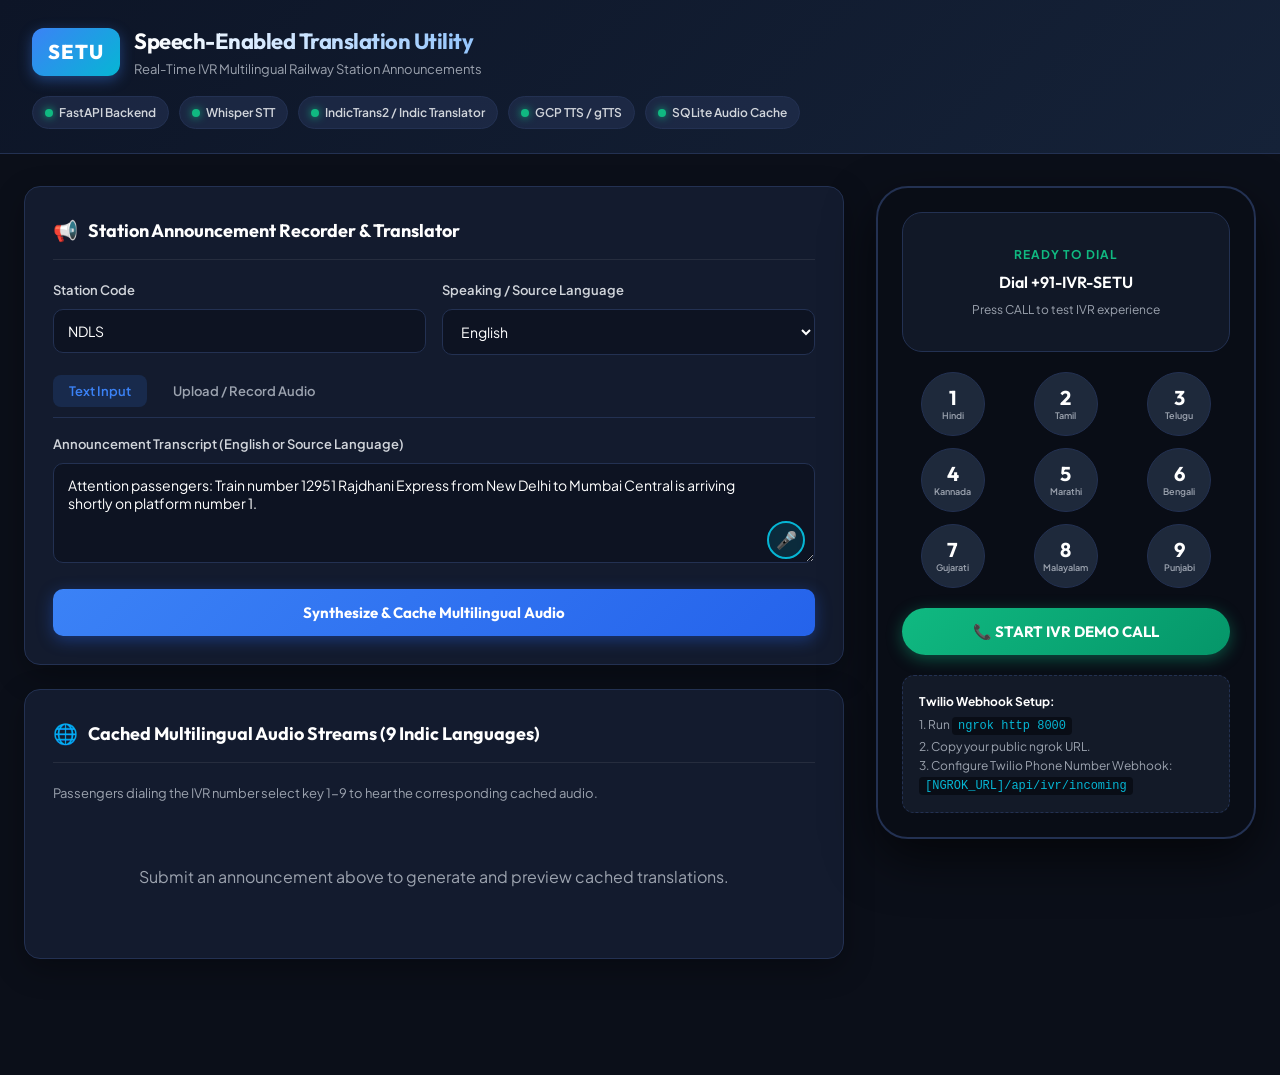
==== commit 6c80d3c4: "2nd review" ====
--- a/static/index.html
+++ b/static/index.html
@@ -41,9 +41,26 @@
                 </div>
 
                 <form id="announcement-form">
-                    <div class="form-group" style="margin-bottom: 16px;">
-                        <label for="station_code">Station Code</label>
-                        <input type="text" id="station_code" class="form-control" value="NDLS" placeholder="e.g. NDLS, MAS, SBC" required>
+                    <div class="form-grid">
+                        <div class="form-group">
+                            <label for="station_code">Station Code</label>
+                            <input type="text" id="station_code" class="form-control" value="NDLS" placeholder="e.g. NDLS, MAS, SBC" required>
+                        </div>
+                        <div class="form-group">
+                            <label for="source_language">Speaking / Source Language</label>
+                            <select id="source_language" class="form-control">
+                                <option value="en">English</option>
+                                <option value="hi">Hindi (हिन्दी)</option>
+                                <option value="ta">Tamil (தமிழ்)</option>
+                                <option value="te">Telugu (తెలుగు)</option>
+                                <option value="kn">Kannada (ಕನ್ನಡ)</option>
+                                <option value="mr">Marathi (मराठी)</option>
+                                <option value="bn">Bengali (বাংলা)</option>
+                                <option value="gu">Gujarati (ગુજરાતી)</option>
+                                <option value="ml">Malayalam (മലയാളം)</option>
+                                <option value="pa">Punjabi (ਪੰਜਾਬੀ)</option>
+                            </select>
+                        </div>
                     </div>
 
                     <div class="tab-buttons">
@@ -53,7 +70,19 @@
 
                     <div id="text-input-section" class="form-group" style="margin-bottom: 20px;">
                         <label for="transcript">Announcement Transcript (English or Source Language)</label>
-                        <textarea id="transcript" class="form-control" placeholder="Type station announcement here...">Attention passengers: Train number 12951 Rajdhani Express from New Delhi to Mumbai Central is arriving shortly on platform number 1.</textarea>
+                        <div class="textarea-voice-wrapper">
+                            <textarea id="transcript" class="form-control" placeholder="Type station announcement here...">Attention passengers: Train number 12951 Rajdhani Express from New Delhi to Mumbai Central is arriving shortly on platform number 1.</textarea>
+                            <button type="button" id="voice-input-btn" class="voice-input-btn" onclick="handleVoiceInput()" title="Record voice and convert to text">
+                                <span id="voice-input-icon">🎤</span>
+                            </button>
+                        </div>
+                        <!-- Multi-step progress indicator -->
+                        <div id="voice-steps" class="voice-steps" style="display: none;">
+                            <div class="voice-step" id="vs-record"><span class="step-dot"></span> Recording voice...</div>
+                            <div class="voice-step" id="vs-upload"><span class="step-dot"></span> Uploading audio...</div>
+                            <div class="voice-step" id="vs-transcribe"><span class="step-dot"></span> Detecting language & transcribing...</div>
+                            <div class="voice-step" id="vs-done"><span class="step-dot"></span> Done — ready to translate!</div>
+                        </div>
                     </div>
 
                     <div id="audio-input-section" class="audio-input-area" style="display: none;">
@@ -162,6 +191,9 @@
         let mediaRecorder = null;
         let audioChunks = [];
         let recordedBlob = null;
+        let voiceRecorder = null;
+        let voiceChunks = [];
+        let isVoiceRecording = false;
         let isCallActive = false;
 
         // Language code to display name mapping
@@ -250,6 +282,7 @@
             const formData = new FormData();
             formData.append('station_code', (document.getElementById('station_code')?.value || 'NDLS').trim());
             formData.append('platform_number', '1');
+            formData.append('source_language', document.getElementById('source_language').value);
 
             // Always send the transcript text (even in audio mode, send whatever is in the text field)
             const transcriptText = document.getElementById('transcript').value.trim();
@@ -460,6 +493,132 @@
             }
         }
 
+        // ==========================================
+        // Voice Input — Record + Whisper Auto-Detect
+        // ==========================================
+        let voiceMicRecorder = null;
+        let voiceMicChunks = [];
+
+        function setVoiceStep(stepId, state) {
+            const el = document.getElementById(stepId);
+            if (!el) return;
+            el.className = 'voice-step ' + state;
+        }
+
+        function resetVoiceSteps() {
+            ['vs-record', 'vs-upload', 'vs-transcribe', 'vs-done'].forEach(id => setVoiceStep(id, 'pending'));
+        }
+
+        async function handleVoiceInput() {
+            const btn = document.getElementById('voice-input-btn');
+            const icon = document.getElementById('voice-input-icon');
+            const stepsPanel = document.getElementById('voice-steps');
+            const textarea = document.getElementById('transcript');
+
+            // If currently recording, stop
+            if (isVoiceRecording && voiceMicRecorder && voiceMicRecorder.state === 'recording') {
+                voiceMicRecorder.stop();
+                return;
+            }
+
+            // Start recording
+            try {
+                const stream = await navigator.mediaDevices.getUserMedia({ audio: true });
+                voiceMicRecorder = new MediaRecorder(stream);
+                voiceMicChunks = [];
+
+                // Show steps
+                textarea.value = '';
+                stepsPanel.style.display = 'flex';
+                resetVoiceSteps();
+                setVoiceStep('vs-record', 'active');
+
+                btn.classList.add('voice-recording');
+                icon.textContent = '⏹️';
+                isVoiceRecording = true;
+
+                voiceMicRecorder.ondataavailable = (e) => voiceMicChunks.push(e.data);
+
+                voiceMicRecorder.onstop = async () => {
+                    isVoiceRecording = false;
+                    btn.classList.remove('voice-recording');
+                    icon.textContent = '🎤';
+
+                    // Release mic
+                    stream.getTracks().forEach(t => t.stop());
+                    setVoiceStep('vs-record', 'done');
+
+                    if (voiceMicChunks.length === 0) {
+                        setVoiceStep('vs-upload', 'error');
+                        return;
+                    }
+
+                    const audioBlob = new Blob(voiceMicChunks, { type: 'audio/webm' });
+
+                    // Step 2: Upload
+                    setVoiceStep('vs-upload', 'active');
+                    const formData = new FormData();
+                    formData.append('audio_file', audioBlob, 'voice_recording.webm');
+
+                    try {
+                        const res = await fetch('/api/announcements/voice-transcribe', {
+                            method: 'POST',
+                            body: formData
+                        });
+
+                        setVoiceStep('vs-upload', 'done');
+                        setVoiceStep('vs-transcribe', 'active');
+
+                        if (!res.ok) {
+                            const errData = await res.json().catch(() => null);
+                            setVoiceStep('vs-transcribe', 'error');
+                            alert('Transcription error: ' + (errData?.detail || `Server returned ${res.status}`));
+                            return;
+                        }
+
+                        const data = await res.json();
+
+                        if (data.status === 'success' && data.transcript) {
+                            setVoiceStep('vs-transcribe', 'done');
+
+                            // Fill textarea with transcript
+                            textarea.value = data.transcript;
+
+                            // Auto-set source language dropdown from detected language
+                            if (data.detected_language) {
+                                const langSelect = document.getElementById('source_language');
+                                const detectedLang = data.detected_language.toLowerCase();
+                                // Check if the detected language exists in the dropdown
+                                const optionExists = Array.from(langSelect.options).some(o => o.value === detectedLang);
+                                if (optionExists) {
+                                    langSelect.value = detectedLang;
+                                }
+                            }
+
+                            setVoiceStep('vs-done', 'done');
+
+                            // Flash textarea
+                            textarea.classList.add('voice-filled');
+                            setTimeout(() => textarea.classList.remove('voice-filled'), 2000);
+                        } else {
+                            setVoiceStep('vs-transcribe', 'error');
+                            alert('No speech detected. Please try again.');
+                        }
+                    } catch (err) {
+                        console.error('Voice transcription error:', err);
+                        setVoiceStep('vs-upload', 'error');
+                        alert('Server communication error: ' + err.message);
+                    }
+                };
+
+                voiceMicRecorder.start();
+            } catch (err) {
+                console.error('Microphone access error:', err);
+                alert('Microphone access denied or not supported.');
+                stepsPanel.style.display = 'none';
+            }
+        }
+
         // Load existing announcements on startup
         window.addEventListener('DOMContentLoaded', async () => {
             try {
--- a/static/style.css
+++ b/static/style.css
@@ -542,3 +542,144 @@
     border-radius: 4px;
     font-family: monospace;
 }
+
+/* ============================================================
+   Voice Input Button (inside textarea)
+   ============================================================ */
+.textarea-voice-wrapper {
+    position: relative;
+}
+
+.textarea-voice-wrapper textarea {
+    width: 100%;
+    min-height: 100px;
+    padding-right: 56px;
+    resize: vertical;
+}
+
+.voice-input-btn {
+    position: absolute;
+    right: 10px;
+    bottom: 10px;
+    width: 38px;
+    height: 38px;
+    border-radius: 50%;
+    border: 2px solid var(--accent-cyan);
+    background: rgba(6, 182, 212, 0.15);
+    color: var(--accent-cyan);
+    font-size: 17px;
+    cursor: pointer;
+    display: flex;
+    align-items: center;
+    justify-content: center;
+    transition: all 0.25s ease;
+    z-index: 2;
+    backdrop-filter: blur(4px);
+}
+
+.voice-input-btn:hover {
+    background: rgba(6, 182, 212, 0.3);
+    border-color: #22d3ee;
+    transform: scale(1.12);
+    box-shadow: 0 0 16px rgba(6, 182, 212, 0.4);
+}
+
+.voice-input-btn.voice-recording {
+    border-color: #ef4444;
+    background: rgba(239, 68, 68, 0.2);
+    animation: voicePulse 1.2s infinite;
+}
+
+@keyframes voicePulse {
+    0%   { box-shadow: 0 0 0 0 rgba(239, 68, 68, 0.6); }
+    70%  { box-shadow: 0 0 0 14px rgba(239, 68, 68, 0); }
+    100% { box-shadow: 0 0 0 0 rgba(239, 68, 68, 0); }
+}
+
+/* ============================================================
+   Voice Multi-Step Progress
+   ============================================================ */
+.voice-steps {
+    display: flex;
+    gap: 8px;
+    margin-top: 12px;
+    flex-wrap: wrap;
+}
+
+.voice-step {
+    display: flex;
+    align-items: center;
+    gap: 6px;
+    font-size: 12px;
+    font-weight: 600;
+    color: #4b5563;
+    padding: 5px 12px;
+    border-radius: 20px;
+    background: rgba(255, 255, 255, 0.03);
+    border: 1px solid rgba(255, 255, 255, 0.06);
+    transition: all 0.3s ease;
+}
+
+.voice-step .step-dot {
+    width: 8px;
+    height: 8px;
+    border-radius: 50%;
+    background: #374151;
+    transition: all 0.3s ease;
+    flex-shrink: 0;
+}
+
+/* Pending */
+.voice-step.pending { color: #4b5563; }
+.voice-step.pending .step-dot { background: #374151; }
+
+/* Active */
+.voice-step.active {
+    color: var(--accent-amber);
+    background: rgba(245, 158, 11, 0.08);
+    border-color: rgba(245, 158, 11, 0.3);
+}
+.voice-step.active .step-dot {
+    background: var(--accent-amber);
+    box-shadow: 0 0 8px var(--accent-amber);
+    animation: stepBlink 0.8s infinite alternate;
+}
+
+@keyframes stepBlink {
+    from { opacity: 1; }
+    to   { opacity: 0.3; }
+}
+
+/* Done */
+.voice-step.done {
+    color: var(--accent-emerald);
+    background: rgba(16, 185, 129, 0.08);
+    border-color: rgba(16, 185, 129, 0.3);
+}
+.voice-step.done .step-dot {
+    background: var(--accent-emerald);
+    box-shadow: 0 0 8px var(--accent-emerald);
+}
+
+/* Error */
+.voice-step.error {
+    color: #ef4444;
+    background: rgba(239, 68, 68, 0.08);
+    border-color: rgba(239, 68, 68, 0.3);
+}
+.voice-step.error .step-dot {
+    background: #ef4444;
+    box-shadow: 0 0 8px #ef4444;
+}
+
+/* Flash when transcript fills */
+textarea.voice-filled {
+    animation: textareaFlash 0.5s ease 2;
+    border-color: var(--accent-emerald) !important;
+    box-shadow: 0 0 0 3px rgba(16, 185, 129, 0.25) !important;
+}
+
+@keyframes textareaFlash {
+    0%, 100% { background-color: #0d1322; }
+    50%      { background-color: rgba(16, 185, 129, 0.1); }
+}
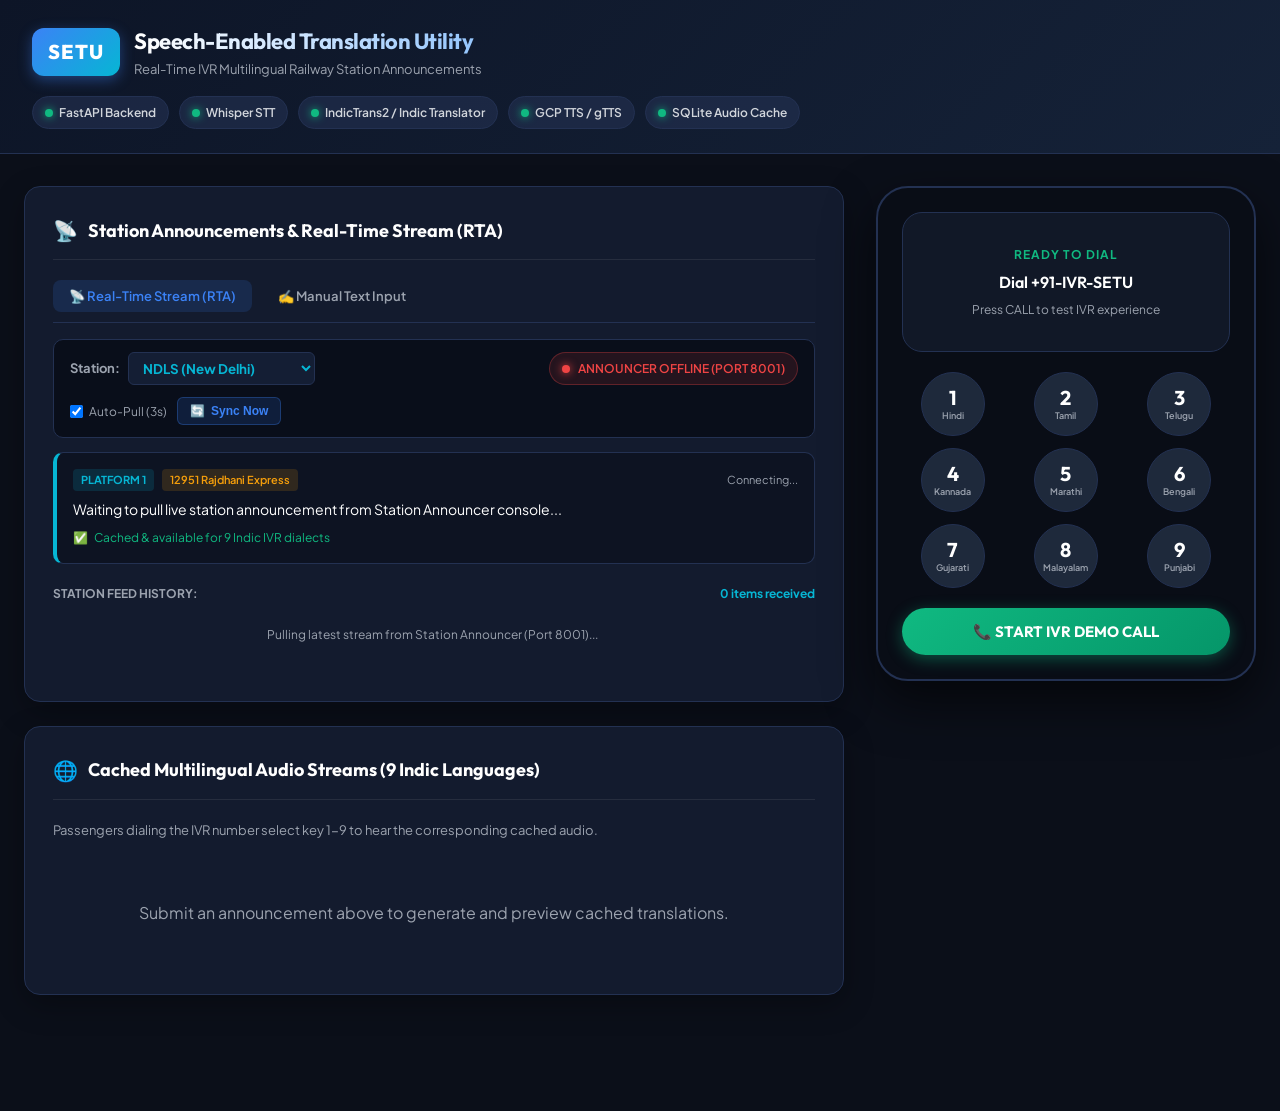
==== commit 35d555c6: "station dashboard created, not tested" ====
--- a/static/index.html
+++ b/static/index.html
@@ -37,68 +37,144 @@
             
             <div class="section-card">
                 <div class="section-title">
-                    <span class="icon">📢</span> Station Announcement Recorder & Translator
+                    <span class="icon">📡</span> Station Announcements & Real-Time Stream (RTA)
                 </div>
 
-                <form id="announcement-form">
-                    <div class="form-grid">
-                        <div class="form-group">
-                            <label for="station_code">Station Code</label>
-                            <input type="text" id="station_code" class="form-control" value="NDLS" placeholder="e.g. NDLS, MAS, SBC" required>
-                        </div>
-                        <div class="form-group">
-                            <label for="source_language">Speaking / Source Language</label>
-                            <select id="source_language" class="form-control">
-                                <option value="en">English</option>
-                                <option value="hi">Hindi (हिन्दी)</option>
-                                <option value="ta">Tamil (தமிழ்)</option>
-                                <option value="te">Telugu (తెలుగు)</option>
-                                <option value="kn">Kannada (ಕನ್ನಡ)</option>
-                                <option value="mr">Marathi (मराठी)</option>
-                                <option value="bn">Bengali (বাংলা)</option>
-                                <option value="gu">Gujarati (ગુજરાતી)</option>
-                                <option value="ml">Malayalam (മലയാളം)</option>
-                                <option value="pa">Punjabi (ਪੰਜਾਬੀ)</option>
+                <div class="tab-buttons">
+                    <button type="button" class="tab-btn active" id="tab-btn-rta" onclick="switchInputMode('rta')">📡 Real-Time Stream (RTA)</button>
+                    <button type="button" class="tab-btn" id="tab-btn-text" onclick="switchInputMode('text')">✍️ Manual Text Input</button>
+                </div>
+
+                <!-- RTA (Real-Time Announcements) Section -->
+                <div id="rta-section" class="rta-container">
+                    
+                    <!-- Station Link Connection Bar -->
+                    <div class="rta-connection-bar">
+                        <div class="rta-station-pill">
+                            <label for="rta-station-code" style="font-weight: 700; color: var(--text-sub);">Station:</label>
+                            <select id="rta-station-code" onchange="changeRtaStation()">
+                                <option value="NDLS">NDLS (New Delhi)</option>
+                                <option value="MAS">MAS (Chennai Central)</option>
+                                <option value="SBC">SBC (KSR Bengaluru)</option>
+                                <option value="CSMT">CSMT (Mumbai CSMT)</option>
                             </select>
                         </div>
+
+                        <div class="rta-status-pill" id="rta-status-pill">
+                            <div class="rta-dot"></div>
+                            <span id="rta-status-text">LIVE RTA LINKED (PORT 8001)</span>
+                        </div>
+
+                        <div class="rta-controls">
+                            <label style="font-size: 12px; color: var(--text-sub); display: flex; align-items: center; gap: 6px; cursor: pointer;">
+                                <input type="checkbox" id="rta-auto-sync" checked onchange="toggleAutoSync()">
+                                Auto-Pull (3s)
+                            </label>
+                            <button type="button" class="rta-btn-sync" onclick="pullRtaUpdates(true)" title="Manually pull latest announcements from Station Announcer">
+                                🔄 <span>Sync Now</span>
+                            </button>
+                        </div>
                     </div>
 
-                    <div class="tab-buttons">
-                        <button type="button" class="tab-btn active" onclick="switchInputMode('text')">Text Input</button>
-                        <button type="button" class="tab-btn" onclick="switchInputMode('audio')">Upload / Record Audio</button>
+                    <!-- Sudden Alert Banner (Emergency Broadcast) -->
+                    <div id="rta-alert-banner" class="rta-alert-banner">
+                        <div class="rta-alert-header">
+                            <div class="rta-alert-badge">
+                                <span>🚨</span>
+                                <span id="rta-alert-priority">CRITICAL SUDDEN ALERT</span>
+                            </div>
+                            <span id="rta-alert-time" style="font-family: var(--font-heading); color: #fca5a5;">--:--:--</span>
+                        </div>
+                        <div id="rta-alert-text" class="rta-alert-text">
+                            No emergency alerts.
+                        </div>
+                        <div style="font-size: 11px; color: var(--accent-emerald); margin-top: 6px; font-weight: 600;">
+                            ⚡ Auto-translated into 9 Indic languages & available on IVR dialer.
+                        </div>
                     </div>
 
-                    <div id="text-input-section" class="form-group" style="margin-bottom: 20px;">
-                        <label for="transcript">Announcement Transcript (English or Source Language)</label>
-                        <div class="textarea-voice-wrapper">
-                            <textarea id="transcript" class="form-control" placeholder="Type station announcement here...">Attention passengers: Train number 12951 Rajdhani Express from New Delhi to Mumbai Central is arriving shortly on platform number 1.</textarea>
-                            <button type="button" id="voice-input-btn" class="voice-input-btn" onclick="handleVoiceInput()" title="Record voice and convert to text">
-                                <span id="voice-input-icon">🎤</span>
-                            </button>
-                        </div>
-                        <!-- Multi-step progress indicator -->
-                        <div id="voice-steps" class="voice-steps" style="display: none;">
-                            <div class="voice-step" id="vs-record"><span class="step-dot"></span> Recording voice...</div>
-                            <div class="voice-step" id="vs-upload"><span class="step-dot"></span> Uploading audio...</div>
-                            <div class="voice-step" id="vs-transcribe"><span class="step-dot"></span> Detecting language & transcribing...</div>
-                            <div class="voice-step" id="vs-done"><span class="step-dot"></span> Done — ready to translate!</div>
+                    <!-- Current Active Announcement Card -->
+                    <div id="rta-active-card" class="rta-active-card">
+                        <div class="rta-active-header">
+                            <div class="rta-tags">
+                                <span class="tag-cyan" id="rta-active-platform">PLATFORM 1</span>
+                                <span class="tag-amber" id="rta-active-train">12951 Rajdhani Express</span>
+                            </div>
+                            <span id="rta-active-time" style="font-size: 11px; color: var(--text-sub);">Connecting...</span>
+                        </div>
+                        <div id="rta-active-text" class="rta-active-text">
+                            Waiting to pull live station announcement from Station Announcer console...
+                        </div>
+                        <div class="rta-active-status">
+                            <span>✅</span>
+                            <span id="rta-active-cache-status">Cached & available for 9 Indic IVR dialects</span>
                         </div>
                     </div>
 
-                    <div id="audio-input-section" class="audio-input-area" style="display: none;">
-                        <button type="button" id="mic-btn" class="mic-btn" onclick="toggleMicrophone()">
-                            <span id="mic-icon">🎙️</span> <span id="mic-label">Record Announcement</span>
+                    <!-- Live RTA Stream Feed Timeline -->
+                    <div>
+                        <div style="font-size: 12px; font-weight: 700; color: var(--text-sub); margin-top: 6px; margin-bottom: 6px; display: flex; justify-content: space-between;">
+                            <span>STATION FEED HISTORY:</span>
+                            <span id="rta-feed-count" style="color: var(--accent-cyan);">0 items received</span>
+                        </div>
+                        <div id="rta-feed-list" class="rta-feed-list">
+                            <div style="color: var(--text-sub); font-size: 12px; text-align: center; padding: 12px;">
+                                Pulling latest stream from Station Announcer (Port 8001)...
+                            </div>
+                        </div>
+                    </div>
+
+                </div>
+
+                <!-- Manual Text Input Section -->
+                <div id="text-input-section" style="display: none;">
+                    <form id="announcement-form">
+                        <div class="form-grid">
+                            <div class="form-group">
+                                <label for="station_code">Station Code</label>
+                                <input type="text" id="station_code" class="form-control" value="NDLS" placeholder="e.g. NDLS, MAS, SBC" required>
+                            </div>
+                            <div class="form-group">
+                                <label for="source_language">Speaking / Source Language</label>
+                                <select id="source_language" class="form-control">
+                                    <option value="en">English</option>
+                                    <option value="hi">Hindi (हिन्दी)</option>
+                                    <option value="ta">Tamil (தமிழ்)</option>
+                                    <option value="te">Telugu (తెలుగు)</option>
+                                    <option value="kn">Kannada (ಕನ್ನಡ)</option>
+                                    <option value="mr">Marathi (मराठी)</option>
+                                    <option value="bn">Bengali (বাংলা)</option>
+                                    <option value="gu">Gujarati (ગુજરાતી)</option>
+                                    <option value="ml">Malayalam (മലയാളം)</option>
+                                    <option value="pa">Punjabi (ਪੰਜਾਬੀ)</option>
+                                </select>
+                            </div>
+                        </div>
+
+                        <div class="form-group" style="margin-bottom: 20px;">
+                            <label for="transcript">Announcement Transcript</label>
+                            <div class="textarea-voice-wrapper">
+                                <textarea id="transcript" class="form-control" placeholder="Type station announcement here...">Attention passengers: Train number 12951 Rajdhani Express from New Delhi to Mumbai Central is arriving shortly on platform number 1.</textarea>
+                                <button type="button" id="voice-input-btn" class="voice-input-btn" onclick="handleVoiceInput()" title="Record voice and convert to text">
+                                    <span id="voice-input-icon">🎤</span>
+                                </button>
+                            </div>
+                            <!-- Multi-step progress indicator -->
+                            <div id="voice-steps" class="voice-steps" style="display: none;">
+                                <div class="voice-step" id="vs-record"><span class="step-dot"></span> Recording voice...</div>
+                                <div class="voice-step" id="vs-upload"><span class="step-dot"></span> Uploading audio...</div>
+                                <div class="voice-step" id="vs-transcribe"><span class="step-dot"></span> Detecting language & transcribing...</div>
+                                <div class="voice-step" id="vs-done"><span class="step-dot"></span> Done — ready to translate!</div>
+                            </div>
+                        </div>
+
+                        <button type="submit" class="btn-primary">
+                            <div id="submit-spinner" class="spinner"></div>
+                            <span id="submit-label">Synthesize & Cache Multilingual Audio</span>
                         </button>
-                        <p style="font-size: 12px; color: var(--text-sub); margin-top: 12px;">or click to select an audio file (.mp3, .wav, .m4a)</p>
-                        <input type="file" id="audio_file" accept="audio/*" style="display: none;" onchange="handleFileSelect(event)">
-                        <div id="file-name-display" style="font-size: 13px; color: var(--accent-cyan); margin-top: 8px; font-weight: 600;"></div>
-                    </div>
-
-                    <button type="submit" class="btn-primary">
-                        <div id="submit-spinner" class="spinner"></div>
-                        <span id="submit-label">Synthesize & Cache Multilingual Audio</span>
-                    </button>
-                </form>
+                    </form>
+                </div>
+
             </div>
 
             <!-- Multilingual Output Matrix -->
@@ -172,13 +248,6 @@
                     📞 START IVR DEMO CALL
                 </button>
 
-                <div class="instructions-box">
-                    <strong style="color: #fff; display: block; margin-bottom: 4px;">Twilio Webhook Setup:</strong>
-                    1. Run <code>ngrok http 8000</code><br>
-                    2. Copy your public ngrok URL.<br>
-                    3. Configure Twilio Phone Number Webhook:<br>
-                    <code>[NGROK_URL]/api/ivr/incoming</code>
-                </div>
             </div>
         </div>
     </main>
@@ -187,14 +256,14 @@
     <audio id="simulator-audio-player" style="display: none;"></audio>
 
     <script>
-        let inputMode = 'text';
-        let mediaRecorder = null;
-        let audioChunks = [];
-        let recordedBlob = null;
-        let voiceRecorder = null;
-        let voiceChunks = [];
-        let isVoiceRecording = false;
+        let inputMode = 'rta';
         let isCallActive = false;
+        let rtaStation = 'NDLS';
+        let announcerBaseUrl = 'http://localhost:8001';
+        let lastSeenId = 0;
+        let rtaTimer = null;
+        let feedHistory = [];
+        let lastAlertId = null;
 
         // Language code to display name mapping
         const LANGUAGE_NAMES = {
@@ -208,64 +277,256 @@
             'mr': '5', 'bn': '6', 'gu': '7', 'ml': '8', 'pa': '9'
         };
 
+        // Web Audio Synthesizer Chimes
+        function playChime(isAlert = false) {
+            try {
+                const ctx = new (window.AudioContext || window.webkitAudioContext)();
+                const now = ctx.currentTime;
+                if (isAlert) {
+                    [0, 0.16, 0.32].forEach(offset => {
+                        const osc = ctx.createOscillator();
+                        const gain = ctx.createGain();
+                        osc.type = 'sawtooth';
+                        osc.frequency.setValueAtTime(880, now + offset);
+                        gain.gain.setValueAtTime(0.2, now + offset);
+                        gain.gain.exponentialRampToValueAtTime(0.01, now + offset + 0.14);
+                        osc.connect(gain);
+                        gain.connect(ctx.destination);
+                        osc.start(now + offset);
+                        osc.stop(now + offset + 0.15);
+                    });
+                } else {
+                    const freqs = [587.33, 880];
+                    freqs.forEach((freq, idx) => {
+                        const osc = ctx.createOscillator();
+                        const gain = ctx.createGain();
+                        osc.type = 'sine';
+                        osc.frequency.setValueAtTime(freq, now + idx * 0.18);
+                        gain.gain.setValueAtTime(0.15, now + idx * 0.18);
+                        gain.gain.exponentialRampToValueAtTime(0.001, now + idx * 0.18 + 0.35);
+                        osc.connect(gain);
+                        gain.connect(ctx.destination);
+                        osc.start(now + idx * 0.18);
+                        osc.stop(now + idx * 0.18 + 0.4);
+                    });
+                }
+            } catch (e) {
+                console.log('Audio chime unavailable:', e);
+            }
+        }
+
         function switchInputMode(mode) {
             inputMode = mode;
             document.querySelectorAll('.tab-btn').forEach(btn => btn.classList.remove('active'));
-            if (mode === 'text') {
-                document.querySelectorAll('.tab-btn')[0].classList.add('active');
+            if (mode === 'rta') {
+                document.getElementById('tab-btn-rta').classList.add('active');
+                document.getElementById('rta-section').style.display = 'flex';
+                document.getElementById('text-input-section').style.display = 'none';
+                startAutoSync();
+            } else {
+                document.getElementById('tab-btn-text').classList.add('active');
+                document.getElementById('rta-section').style.display = 'none';
                 document.getElementById('text-input-section').style.display = 'block';
-                document.getElementById('audio-input-section').style.display = 'none';
+            }
+        }
+
+        function changeRtaStation() {
+            rtaStation = document.getElementById('rta-station-code').value;
+            const textStCode = document.getElementById('station_code');
+            if (textStCode) textStCode.value = rtaStation;
+            lastSeenId = 0;
+            feedHistory = [];
+            document.getElementById('rta-feed-list').innerHTML = '<div style="color: var(--text-sub); font-size: 12px; text-align: center; padding: 12px;">Connecting to Station Announcer for ' + rtaStation + '...</div>';
+            pullRtaUpdates(true);
+        }
+
+        function toggleAutoSync() {
+            const isChecked = document.getElementById('rta-auto-sync').checked;
+            if (isChecked) {
+                startAutoSync();
             } else {
-                document.querySelectorAll('.tab-btn')[1].classList.add('active');
-                document.getElementById('text-input-section').style.display = 'none';
-                document.getElementById('audio-input-section').style.display = 'block';
-            }
-        }
-
-        document.getElementById('audio-input-section').addEventListener('click', (e) => {
-            if (e.target.id !== 'mic-btn' && !e.target.closest('#mic-btn')) {
-                document.getElementById('audio_file').click();
-            }
-        });
-
-        function handleFileSelect(event) {
-            const file = event.target.files[0];
-            if (file) {
-                document.getElementById('file-name-display').innerText = `Selected File: ${file.name}`;
-            }
-        }
-
-        async function toggleMicrophone() {
-            const micBtn = document.getElementById('mic-btn');
-            const micLabel = document.getElementById('mic-label');
-
-            if (mediaRecorder && mediaRecorder.state === 'recording') {
-                mediaRecorder.stop();
-                micBtn.classList.remove('recording');
-                micLabel.innerText = 'Record Announcement';
+                stopAutoSync();
+                setRtaStatus('idle', 'AUTO-SYNC PAUSED');
+            }
+        }
+
+        function startAutoSync() {
+            stopAutoSync();
+            pullRtaUpdates();
+            rtaTimer = setInterval(() => {
+                if (document.getElementById('rta-auto-sync')?.checked) {
+                    pullRtaUpdates();
+                }
+            }, 3000);
+        }
+
+        function stopAutoSync() {
+            if (rtaTimer) {
+                clearInterval(rtaTimer);
+                rtaTimer = null;
+            }
+        }
+
+        function setRtaStatus(state, msg) {
+            const pill = document.getElementById('rta-status-pill');
+            const label = document.getElementById('rta-status-text');
+            if (!pill || !label) return;
+            pill.className = 'rta-status-pill ' + (state === 'offline' ? 'offline' : (state === 'syncing' ? 'syncing' : ''));
+            label.innerText = msg;
+        }
+
+        async function pullRtaUpdates(isManual = false) {
+            const stCode = rtaStation;
+            try {
+                if (isManual) setRtaStatus('syncing', `POLLING ${stCode}...`);
+
+                const res = await fetch(`${announcerBaseUrl}/api/station/${stCode}/poll?since_id=${lastSeenId}`);
+                if (!res.ok) {
+                    setRtaStatus('offline', `ANNOUNCER OFFLINE (PORT 8001)`);
+                    return;
+                }
+
+                const data = await res.json();
+                setRtaStatus('online', `LIVE RTA LINKED: ${stCode} (PORT 8001)`);
+
+                // Check Sudden Alerts
+                const alertBanner = document.getElementById('rta-alert-banner');
+                if (data.active_alerts && data.active_alerts.length > 0) {
+                    const topAlert = data.active_alerts[0];
+                    alertBanner.style.display = 'block';
+                    document.getElementById('rta-alert-priority').innerText = `${topAlert.priority} SUDDEN ALERT (${topAlert.platform_number || 'ALL'})`;
+                    document.getElementById('rta-alert-time').innerText = topAlert.created_at || 'JUST NOW';
+                    document.getElementById('rta-alert-text').innerText = topAlert.transcript;
+
+                    if (lastAlertId !== topAlert.id) {
+                        lastAlertId = topAlert.id;
+                        playChime(true);
+                    }
+                } else {
+                    alertBanner.style.display = 'none';
+                    lastAlertId = null;
+                }
+
+                // If there are newly arrived announcements or alerts
+                if (data.has_updates) {
+                    const allNew = [...(data.new_announcements || []), ...(data.new_alerts || [])];
+                    allNew.sort((a, b) => a.id - b.id);
+
+                    for (const item of allNew) {
+                        await processIncomingRtaItem(item);
+                        feedHistory.unshift(item);
+                    }
+
+                    lastSeenId = data.latest_id;
+                    renderRtaFeed();
+                } else if (feedHistory.length === 0 && lastSeenId === 0) {
+                    await fetchInitialFeed(stCode);
+                }
+
+            } catch (err) {
+                setRtaStatus('offline', `ANNOUNCER OFFLINE (PORT 8001)`);
+            }
+        }
+
+        async function fetchInitialFeed(stCode) {
+            try {
+                const res = await fetch(`${announcerBaseUrl}/api/station/${stCode}/feed`);
+                if (res.ok) {
+                    const data = await res.json();
+                    if (data.announcements && data.announcements.length > 0) {
+                        feedHistory = [...data.announcements];
+                        const latest = data.announcements[0];
+                        lastSeenId = Math.max(...data.announcements.map(a => a.id), 0);
+                        renderRtaFeed();
+                        await processIncomingRtaItem(latest);
+                    }
+                }
+            } catch (e) {
+                console.log('Error loading initial feed:', e);
+            }
+        }
+
+        async function processIncomingRtaItem(item) {
+            const isAlert = item.type === 'sudden_alert';
+            const card = document.getElementById('rta-active-card');
+            if (isAlert) {
+                card.classList.add('is-alert');
+                document.getElementById('rta-active-platform').innerText = `🚨 ${item.platform_number || 'ALL'}`;
+                document.getElementById('rta-active-train').innerText = item.priority || 'CRITICAL ALERT';
+            } else {
+                card.classList.remove('is-alert');
+                document.getElementById('rta-active-platform').innerText = `PLATFORM ${item.platform_number || '1'}`;
+                document.getElementById('rta-active-train').innerText = (item.train_number ? `${item.train_number} ` : '') + (item.train_name || 'Express');
+            }
+
+            document.getElementById('rta-active-time').innerText = item.created_at || 'Just now';
+            document.getElementById('rta-active-text').innerText = item.transcript;
+            document.getElementById('rta-active-cache-status').innerText = 'Synthesizing 9 Indic translations & caching...';
+
+            const txField = document.getElementById('transcript');
+            if (txField) txField.value = item.transcript;
+
+            // Automatically send to SETU backend (Port 8000) for multilingual translation & TTS synthesis
+            try {
+                const syncRes = await fetch('/api/announcements/rta-sync', {
+                    method: 'POST',
+                    headers: { 'Content-Type': 'application/json' },
+                    body: JSON.stringify({
+                        station_code: rtaStation,
+                        platform_number: item.platform_number || '1',
+                        transcript: item.transcript,
+                        source_language: item.source_language || 'en',
+                        is_alert: isAlert,
+                        alert_priority: item.priority || (isAlert ? 'CRITICAL' : 'NORMAL')
+                    })
+                });
+
+                if (syncRes.ok) {
+                    const syncData = await syncRes.json();
+                    if (syncData.status === 'success' && syncData.announcement) {
+                        document.getElementById('rta-active-cache-status').innerText = 'Cached & available for 9 Indic IVR dialects';
+                        renderLanguageMatrix(syncData.announcement.cached_translations);
+                        playChime(isAlert);
+                    }
+                }
+            } catch (err) {
+                console.error('Error auto-syncing RTA item with SETU backend:', err);
+                document.getElementById('rta-active-cache-status').innerText = 'Cached locally in browser';
+            }
+        }
+
+        function renderRtaFeed() {
+            const list = document.getElementById('rta-feed-list');
+            const countLabel = document.getElementById('rta-feed-count');
+            countLabel.innerText = `${feedHistory.length} items received`;
+
+            if (feedHistory.length === 0) {
+                list.innerHTML = '<div style="color: var(--text-sub); font-size: 12px; text-align: center; padding: 12px;">No announcements received yet for ' + rtaStation + '. Broadcast one from Port 8001!</div>';
                 return;
             }
 
-            try {
-                const stream = await navigator.mediaDevices.getUserMedia({ audio: true });
-                mediaRecorder = new MediaRecorder(stream);
-                audioChunks = [];
-
-                mediaRecorder.ondataavailable = event => {
-                    audioChunks.push(event.data);
-                };
-
-                mediaRecorder.onstop = () => {
-                    recordedBlob = new Blob(audioChunks, { type: 'audio/wav' });
-                    document.getElementById('file-name-display').innerText = 'Microphone Recording Captured (Ready)';
-                };
-
-                mediaRecorder.start();
-                micBtn.classList.add('recording');
-                micLabel.innerText = 'Stop Recording...';
-            } catch (err) {
-                alert('Microphone access denied or not supported in this browser.');
-            }
+            list.innerHTML = feedHistory.slice(0, 8).map(item => {
+                const isAlert = item.type === 'sudden_alert';
+                const safeItem = JSON.stringify(item).replace(/"/g, '&quot;');
+                return `
+                    <div class="rta-feed-item" onclick="replayFeedItem(${safeItem})">
+                        <div style="display: flex; gap: 8px; align-items: center; overflow: hidden; text-overflow: ellipsis; white-space: nowrap;">
+                            ${isAlert ? '<span style="color: #ef4444; font-weight: 700; font-size: 11px;">🚨 ALERT</span>' : `<span class="tag-cyan" style="font-size: 10px; padding: 1px 5px;">P${item.platform_number}</span>`}
+                            <span style="color: #f3f4f6; overflow: hidden; text-overflow: ellipsis; white-space: nowrap;">${escapeHtml(item.transcript)}</span>
+                        </div>
+                        <span style="font-size: 11px; color: var(--text-sub); font-family: var(--font-heading); white-space: nowrap; margin-left: 10px;">${item.created_at || ''}</span>
+                    </div>
+                `;
+            }).join('');
+        }
+
+        async function replayFeedItem(item) {
+            await processIncomingRtaItem(item);
+        }
+
+        function escapeHtml(text) {
+            if (!text) return '';
+            return text.replace(/&/g, "&amp;").replace(/</g, "&lt;").replace(/>/g, "&gt;");
         }
 
         document.getElementById('announcement-form').addEventListener('submit', async (e) => {
@@ -279,28 +540,22 @@
             label.innerText = 'Processing & Synthesizing...';
             submitBtn.disabled = true;
 
-            const formData = new FormData();
-            formData.append('station_code', (document.getElementById('station_code')?.value || 'NDLS').trim());
-            formData.append('platform_number', '1');
-            formData.append('source_language', document.getElementById('source_language').value);
-
-            // Always send the transcript text (even in audio mode, send whatever is in the text field)
+            const stCode = (document.getElementById('station_code')?.value || 'NDLS').trim();
             const transcriptText = document.getElementById('transcript').value.trim();
-            formData.append('transcript', transcriptText);
-
-            const fileInput = document.getElementById('audio_file');
-            if (inputMode === 'audio') {
-                if (fileInput.files.length > 0) {
-                    formData.append('audio_file', fileInput.files[0]);
-                } else if (recordedBlob) {
-                    formData.append('audio_file', recordedBlob, 'recorded_announcement.wav');
-                }
-            }
+            const sourceLang = document.getElementById('source_language').value;
 
             try {
-                const response = await fetch('/api/announcements/upload', {
+                const response = await fetch('/api/announcements/rta-sync', {
                     method: 'POST',
-                    body: formData
+                    headers: { 'Content-Type': 'application/json' },
+                    body: JSON.stringify({
+                        station_code: stCode,
+                        platform_number: '1',
+                        transcript: transcriptText,
+                        source_language: sourceLang,
+                        is_alert: false,
+                        alert_priority: 'NORMAL'
+                    })
                 });
 
                 if (!response.ok) {
@@ -312,6 +567,14 @@
                 const data = await response.json();
                 if (data.status === 'success') {
                     renderLanguageMatrix(data.announcement.cached_translations);
+                    // Also update active card
+                    await processIncomingRtaItem({
+                        type: 'regular',
+                        platform_number: '1',
+                        train_name: 'Manual Broadcast',
+                        transcript: transcriptText,
+                        created_at: new Date().toLocaleTimeString()
+                    });
                 } else {
                     alert('Processing error: ' + (data.message || 'Failed to process announcement'));
                 }
@@ -323,6 +586,11 @@
                 label.innerText = 'Synthesize & Cache Multilingual Audio';
                 submitBtn.disabled = false;
             }
+        });
+
+        // Initialize RTA live stream on page load
+        window.addEventListener('DOMContentLoaded', () => {
+            startAutoSync();
         });
 
         function renderLanguageMatrix(translations) {
--- a/static/style.css
+++ b/static/style.css
@@ -524,34 +524,18 @@
     box-shadow: 0 4px 16px rgba(239, 68, 68, 0.4);
 }
 
-/* ----- Instructions Box ----- */
-.instructions-box {
-    background: rgba(30, 41, 59, 0.5);
-    border: 1px dashed var(--border-color);
-    border-radius: 12px;
-    padding: 16px;
-    margin-top: 20px;
-    font-size: 12px;
-    color: var(--text-sub);
-}
-
-.instructions-box code {
-    background: #090d16;
-    color: var(--accent-cyan);
-    padding: 2px 6px;
-    border-radius: 4px;
-    font-family: monospace;
-}
-
 /* ============================================================
    Voice Input Button (inside textarea)
    ============================================================ */
 .textarea-voice-wrapper {
     position: relative;
+    width: 100%;
+    display: flex;
 }
 
 .textarea-voice-wrapper textarea {
     width: 100%;
+    flex: 1;
     min-height: 100px;
     padding-right: 56px;
     resize: vertical;
@@ -683,3 +667,245 @@
     0%, 100% { background-color: #0d1322; }
     50%      { background-color: rgba(16, 185, 129, 0.1); }
 }
+
+/* ============================================================
+   RTA (Real-Time Announcements) Styles
+   ============================================================ */
+.rta-container {
+    display: flex;
+    flex-direction: column;
+    gap: 14px;
+    margin-bottom: 16px;
+}
+
+.rta-connection-bar {
+    background: #090e1a;
+    border: 1px solid var(--border-color);
+    border-radius: 10px;
+    padding: 12px 16px;
+    display: flex;
+    justify-content: space-between;
+    align-items: center;
+    flex-wrap: wrap;
+    gap: 12px;
+}
+
+.rta-station-pill {
+    display: flex;
+    align-items: center;
+    gap: 8px;
+    font-size: 13px;
+    color: var(--text-main);
+}
+
+.rta-station-pill select, .rta-station-pill input {
+    background: #141e34;
+    border: 1px solid var(--border-color);
+    color: var(--accent-cyan);
+    font-family: inherit;
+    font-weight: 700;
+    padding: 6px 10px;
+    border-radius: 6px;
+    outline: none;
+}
+
+.rta-status-pill {
+    display: flex;
+    align-items: center;
+    gap: 8px;
+    font-size: 12px;
+    font-weight: 600;
+    padding: 6px 12px;
+    border-radius: 20px;
+    background: rgba(16, 185, 129, 0.12);
+    color: var(--accent-emerald);
+    border: 1px solid rgba(16, 185, 129, 0.3);
+}
+
+.rta-status-pill.syncing {
+    background: rgba(245, 158, 11, 0.12);
+    color: var(--accent-amber);
+    border-color: rgba(245, 158, 11, 0.3);
+}
+
+.rta-status-pill.offline {
+    background: rgba(239, 68, 68, 0.12);
+    color: #ef4444;
+    border-color: rgba(239, 68, 68, 0.3);
+}
+
+.rta-dot {
+    width: 8px;
+    height: 8px;
+    border-radius: 50%;
+    background: currentColor;
+    box-shadow: 0 0 8px currentColor;
+    animation: rtaPulse 1.6s infinite ease-in-out;
+}
+
+@keyframes rtaPulse {
+    0%, 100% { transform: scale(0.9); opacity: 0.6; }
+    50% { transform: scale(1.3); opacity: 1; }
+}
+
+.rta-controls {
+    display: flex;
+    align-items: center;
+    gap: 10px;
+}
+
+.rta-btn-sync {
+    background: rgba(59, 130, 246, 0.15);
+    color: var(--accent-blue);
+    border: 1px solid rgba(59, 130, 246, 0.3);
+    padding: 6px 12px;
+    border-radius: 6px;
+    font-size: 12px;
+    font-weight: 600;
+    cursor: pointer;
+    display: flex;
+    align-items: center;
+    gap: 6px;
+    transition: all 0.2s;
+}
+
+.rta-btn-sync:hover {
+    background: var(--accent-blue);
+    color: #fff;
+}
+
+/* Sudden Alert Banner */
+.rta-alert-banner {
+    background: linear-gradient(135deg, rgba(239, 68, 68, 0.15) 0%, rgba(220, 38, 38, 0.05) 100%);
+    border: 1px solid #ef4444;
+    border-radius: 10px;
+    padding: 14px 16px;
+    position: relative;
+    overflow: hidden;
+    box-shadow: 0 0 20px rgba(239, 68, 68, 0.2);
+    display: none;
+    animation: alertStrobe 2s infinite ease-in-out;
+}
+
+@keyframes alertStrobe {
+    0%, 100% { border-color: rgba(239, 68, 68, 0.8); box-shadow: 0 0 15px rgba(239, 68, 68, 0.25); }
+    50% { border-color: #ef4444; box-shadow: 0 0 25px rgba(239, 68, 68, 0.5); }
+}
+
+.rta-alert-header {
+    display: flex;
+    justify-content: space-between;
+    align-items: center;
+    margin-bottom: 6px;
+    font-size: 12px;
+    font-weight: 700;
+}
+
+.rta-alert-badge {
+    background: #ef4444;
+    color: #fff;
+    padding: 2px 8px;
+    border-radius: 4px;
+    font-size: 11px;
+    display: inline-flex;
+    align-items: center;
+    gap: 4px;
+}
+
+.rta-alert-text {
+    font-size: 14px;
+    font-weight: 600;
+    color: #fee2e2;
+    line-height: 1.4;
+}
+
+/* Current Active Announcement Card */
+.rta-active-card {
+    background: #0d1322;
+    border: 1px solid var(--border-color);
+    border-radius: 10px;
+    padding: 16px;
+    border-left: 4px solid var(--accent-cyan);
+}
+
+.rta-active-card.is-alert {
+    border-left-color: #ef4444;
+    background: rgba(239, 68, 68, 0.06);
+}
+
+.rta-active-header {
+    display: flex;
+    justify-content: space-between;
+    align-items: center;
+    margin-bottom: 8px;
+    font-size: 12px;
+    color: var(--text-sub);
+}
+
+.rta-tags {
+    display: flex;
+    gap: 8px;
+    align-items: center;
+}
+
+.tag-cyan {
+    background: rgba(6, 182, 212, 0.15);
+    color: var(--accent-cyan);
+    font-weight: 700;
+    padding: 2px 8px;
+    border-radius: 4px;
+    font-size: 11px;
+}
+
+.tag-amber {
+    background: rgba(245, 158, 11, 0.15);
+    color: var(--accent-amber);
+    font-weight: 600;
+    padding: 2px 8px;
+    border-radius: 4px;
+    font-size: 11px;
+}
+
+.rta-active-text {
+    font-size: 14px;
+    color: #fff;
+    line-height: 1.5;
+    margin-bottom: 8px;
+}
+
+.rta-active-status {
+    font-size: 12px;
+    color: var(--accent-emerald);
+    display: flex;
+    align-items: center;
+    gap: 6px;
+}
+
+/* History stream list */
+.rta-feed-list {
+    display: flex;
+    flex-direction: column;
+    gap: 8px;
+    max-height: 180px;
+    overflow-y: auto;
+    margin-top: 10px;
+    padding-right: 4px;
+}
+
+.rta-feed-item {
+    background: rgba(255, 255, 255, 0.03);
+    border: 1px solid rgba(255, 255, 255, 0.06);
+    border-radius: 6px;
+    padding: 8px 12px;
+    display: flex;
+    justify-content: space-between;
+    align-items: center;
+    font-size: 12.5px;
+    cursor: pointer;
+    transition: background 0.2s;
+}
+
+.rta-feed-item:hover {
+    background: rgba(255, 255, 255, 0.08);
+}
+
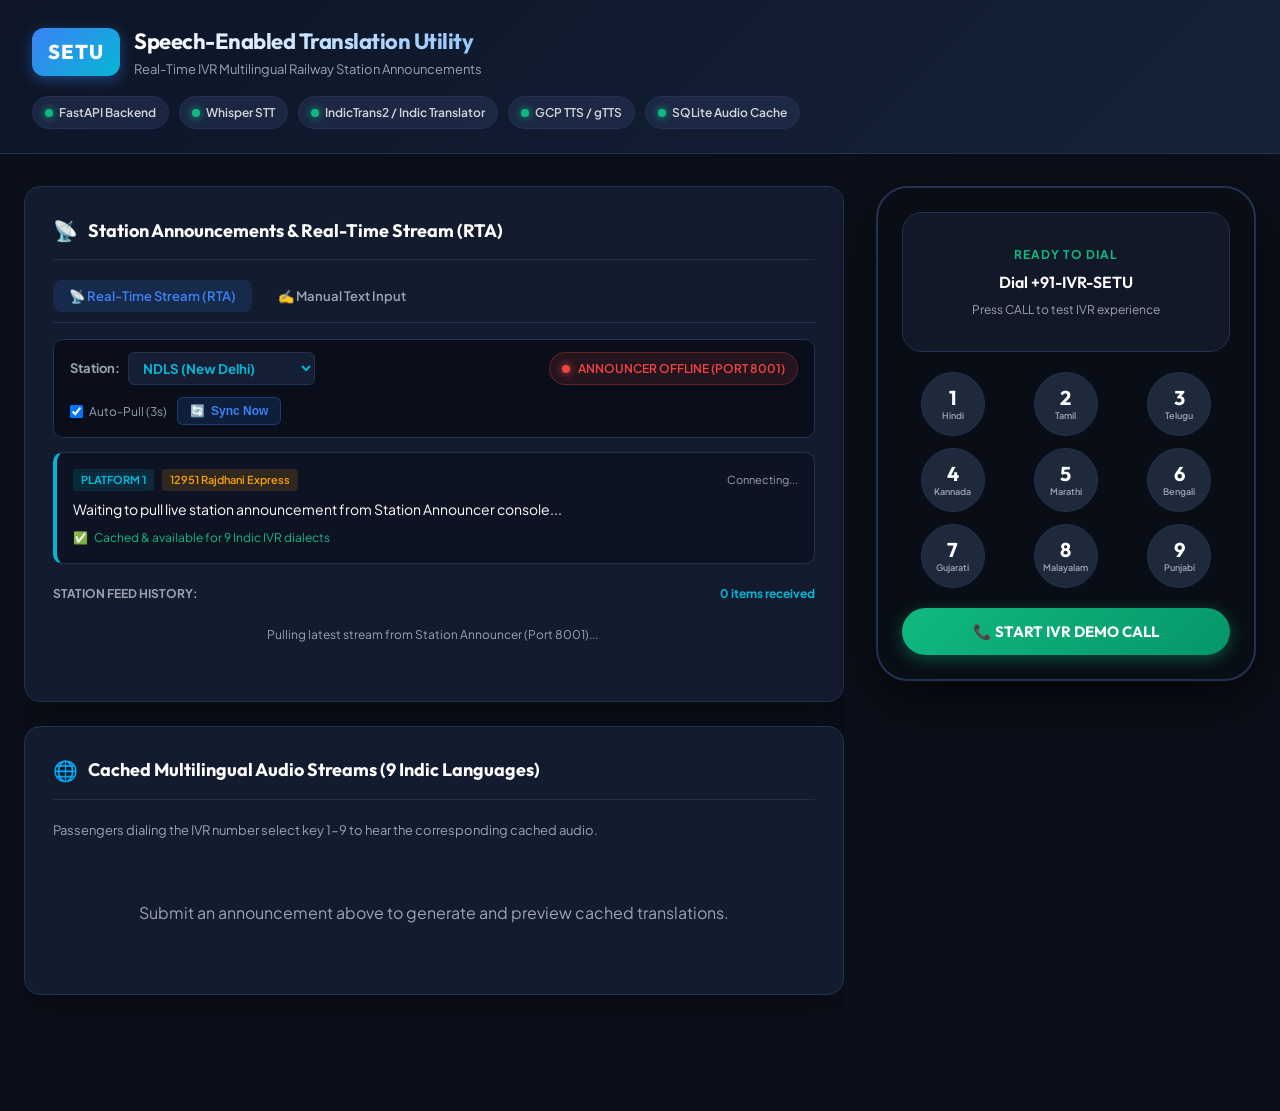
==== commit 5ce245b2: "announcer working with cache problem" ====
--- a/static/index.html
+++ b/static/index.html
@@ -265,6 +265,24 @@
         let feedHistory = [];
         let lastAlertId = null;
 
+        // ── Dedup & Queue System ──
+        // Track transcripts we've already sent to /rta-sync (by hash)
+        const processedTranscripts = new Set();
+        // Sequential processing queue
+        const processingQueue = [];
+        let isProcessingQueue = false;
+
+        function transcriptHash(text) {
+            // Simple hash for client-side dedup (djb2)
+            let hash = 5381;
+            const s = (text || '').trim().toLowerCase();
+            for (let i = 0; i < s.length; i++) {
+                hash = ((hash << 5) + hash) + s.charCodeAt(i);
+                hash = hash & hash; // Convert to 32bit integer
+            }
+            return 'h' + Math.abs(hash).toString(36);
+        }
+
         // Language code to display name mapping
         const LANGUAGE_NAMES = {
             'hi': 'Hindi', 'ta': 'Tamil', 'te': 'Telugu', 'kn': 'Kannada',
@@ -336,6 +354,8 @@
             if (textStCode) textStCode.value = rtaStation;
             lastSeenId = 0;
             feedHistory = [];
+            processedTranscripts.clear();
+            processingQueue.length = 0;
             document.getElementById('rta-feed-list').innerHTML = '<div style="color: var(--text-sub); font-size: 12px; text-align: center; padding: 12px;">Connecting to Station Announcer for ' + rtaStation + '...</div>';
             pullRtaUpdates(true);
         }
@@ -375,18 +395,39 @@
             label.innerText = msg;
         }
 
+        let isPolling = false;
+
         async function pullRtaUpdates(isManual = false) {
+            if (isPolling) return;
+            isPolling = true;
+
             const stCode = rtaStation;
             try {
                 if (isManual) setRtaStatus('syncing', `POLLING ${stCode}...`);
 
-                const res = await fetch(`${announcerBaseUrl}/api/station/${stCode}/poll?since_id=${lastSeenId}`);
-                if (!res.ok) {
-                    setRtaStatus('offline', `ANNOUNCER OFFLINE (PORT 8001)`);
-                    return;
-                }
-
-                const data = await res.json();
+                // 1. Try same-origin proxy first (Zero CORS issues), fallback to direct announcer URL
+                let data = null;
+                try {
+                    const proxyRes = await fetch(`/api/announcements/rta-poll?station_code=${stCode}&since_id=${lastSeenId}`);
+                    if (proxyRes.ok) {
+                        const json = await proxyRes.json();
+                        if (json && json.status === 'success') {
+                            data = json;
+                        }
+                    }
+                } catch (e) {
+                    console.warn('Proxy poll error, falling back to direct announcer fetch:', e);
+                }
+
+                if (!data) {
+                    const directRes = await fetch(`${announcerBaseUrl}/api/station/${stCode}/poll?since_id=${lastSeenId}`);
+                    if (!directRes.ok) {
+                        setRtaStatus('offline', `ANNOUNCER OFFLINE (PORT 8001)`);
+                        return;
+                    }
+                    data = await directRes.json();
+                }
+
                 setRtaStatus('online', `LIVE RTA LINKED: ${stCode} (PORT 8001)`);
 
                 // Check Sudden Alerts
@@ -394,7 +435,7 @@
                 if (data.active_alerts && data.active_alerts.length > 0) {
                     const topAlert = data.active_alerts[0];
                     alertBanner.style.display = 'block';
-                    document.getElementById('rta-alert-priority').innerText = `${topAlert.priority} SUDDEN ALERT (${topAlert.platform_number || 'ALL'})`;
+                    document.getElementById('rta-alert-priority').innerText = `${topAlert.priority || 'CRITICAL'} SUDDEN ALERT (${topAlert.platform_number || 'ALL'})`;
                     document.getElementById('rta-alert-time').innerText = topAlert.created_at || 'JUST NOW';
                     document.getElementById('rta-alert-text').innerText = topAlert.transcript;
 
@@ -409,44 +450,63 @@
 
                 // If there are newly arrived announcements or alerts
                 if (data.has_updates) {
+                    // Update lastSeenId IMMEDIATELY so next poll tick won't re-fetch
+                    lastSeenId = data.latest_id;
+
                     const allNew = [...(data.new_announcements || []), ...(data.new_alerts || [])];
                     allNew.sort((a, b) => a.id - b.id);
 
                     for (const item of allNew) {
-                        await processIncomingRtaItem(item);
                         feedHistory.unshift(item);
+                        // Queue for background processing (translate/TTS) — only if not already processed
+                        enqueueForProcessing(item);
                     }
 
-                    lastSeenId = data.latest_id;
                     renderRtaFeed();
+
+                    // Update the active card UI immediately (no backend call)
+                    if (allNew.length > 0) {
+                        updateActiveCardUI(allNew[allNew.length - 1]);
+                    }
                 } else if (feedHistory.length === 0 && lastSeenId === 0) {
                     await fetchInitialFeed(stCode);
                 }
 
             } catch (err) {
+                console.error('RTA pull error:', err);
                 setRtaStatus('offline', `ANNOUNCER OFFLINE (PORT 8001)`);
-            }
-        }
-
-        async function fetchInitialFeed(stCode) {
-            try {
-                const res = await fetch(`${announcerBaseUrl}/api/station/${stCode}/feed`);
-                if (res.ok) {
-                    const data = await res.json();
-                    if (data.announcements && data.announcements.length > 0) {
-                        feedHistory = [...data.announcements];
-                        const latest = data.announcements[0];
-                        lastSeenId = Math.max(...data.announcements.map(a => a.id), 0);
-                        renderRtaFeed();
-                        await processIncomingRtaItem(latest);
-                    }
-                }
-            } catch (e) {
-                console.log('Error loading initial feed:', e);
-            }
-        }
-
-        async function processIncomingRtaItem(item) {
+            } finally {
+                isPolling = false;
+            }
+        }
+
+        // ── Enqueue item for sequential backend processing ──
+        function enqueueForProcessing(item) {
+            const hash = transcriptHash(item.transcript);
+            if (processedTranscripts.has(hash)) {
+                console.log(`[RTA] Skipping already-processed: "${item.transcript.slice(0, 50)}…"`);
+                return;
+            }
+            processedTranscripts.add(hash);
+            processingQueue.push(item);
+            drainProcessingQueue();
+        }
+
+        // ── Process queue items one-at-a-time ──
+        async function drainProcessingQueue() {
+            if (isProcessingQueue) return;
+            isProcessingQueue = true;
+
+            while (processingQueue.length > 0) {
+                const item = processingQueue.shift();
+                await processIncomingRtaItem(item);
+            }
+
+            isProcessingQueue = false;
+        }
+
+        // ── Update active card UI without calling backend ──
+        function updateActiveCardUI(item) {
             const isAlert = item.type === 'sudden_alert';
             const card = document.getElementById('rta-active-card');
             if (isAlert) {
@@ -458,15 +518,54 @@
                 document.getElementById('rta-active-platform').innerText = `PLATFORM ${item.platform_number || '1'}`;
                 document.getElementById('rta-active-train').innerText = (item.train_number ? `${item.train_number} ` : '') + (item.train_name || 'Express');
             }
-
             document.getElementById('rta-active-time').innerText = item.created_at || 'Just now';
             document.getElementById('rta-active-text').innerText = item.transcript;
-            document.getElementById('rta-active-cache-status').innerText = 'Synthesizing 9 Indic translations & caching...';
+            document.getElementById('rta-active-cache-status').innerText = 'Queued for translation & caching...';
 
             const txField = document.getElementById('transcript');
             if (txField) txField.value = item.transcript;
-
-            // Automatically send to SETU backend (Port 8000) for multilingual translation & TTS synthesis
+        }
+
+        async function fetchInitialFeed(stCode) {
+            try {
+                let data = null;
+                try {
+                    const proxyRes = await fetch(`/api/announcements/rta-feed?station_code=${stCode}`);
+                    if (proxyRes.ok) {
+                        const json = await proxyRes.json();
+                        if (json && json.status === 'success') {
+                            data = json;
+                        }
+                    }
+                } catch (e) {}
+
+                if (!data) {
+                    const directRes = await fetch(`${announcerBaseUrl}/api/station/${stCode}/feed`);
+                    if (directRes.ok) data = await directRes.json();
+                }
+
+                if (data && data.announcements && data.announcements.length > 0) {
+                    feedHistory = [...data.announcements];
+                    const latest = data.announcements[0];
+                    lastSeenId = Math.max(...data.announcements.map(a => a.id), 0);
+                    renderRtaFeed();
+                    // Enqueue only the latest for processing (don't bulk-process seed data)
+                    enqueueForProcessing(latest);
+                    updateActiveCardUI(latest);
+                }
+            } catch (e) {
+                console.log('Error loading initial feed:', e);
+            }
+        }
+
+        async function processIncomingRtaItem(item) {
+            const isAlert = item.type === 'sudden_alert';
+
+            // Update active card UI
+            updateActiveCardUI(item);
+            document.getElementById('rta-active-cache-status').innerText = 'Synthesizing 9 Indic translations & caching...';
+
+            // Send to SETU backend (Port 8000) for multilingual translation & TTS synthesis
             try {
                 const syncRes = await fetch('/api/announcements/rta-sync', {
                     method: 'POST',
@@ -484,14 +583,15 @@
                 if (syncRes.ok) {
                     const syncData = await syncRes.json();
                     if (syncData.status === 'success' && syncData.announcement) {
-                        document.getElementById('rta-active-cache-status').innerText = 'Cached & available for 9 Indic IVR dialects';
+                        const fromCache = syncData.from_cache ? ' (from cache ⚡)' : '';
+                        document.getElementById('rta-active-cache-status').innerText = `✅ Cached & available for 9 Indic IVR dialects${fromCache}`;
                         renderLanguageMatrix(syncData.announcement.cached_translations);
                         playChime(isAlert);
                     }
                 }
             } catch (err) {
                 console.error('Error auto-syncing RTA item with SETU backend:', err);
-                document.getElementById('rta-active-cache-status').innerText = 'Cached locally in browser';
+                document.getElementById('rta-active-cache-status').innerText = 'Backend sync error — cached locally only';
             }
         }
 
--- a/static/style.css
+++ b/static/style.css
@@ -34,6 +34,8 @@
     font-family: var(--font-body);
     line-height: 1.6;
     padding-bottom: 60px;
+    overflow-x: hidden;
+    max-width: 100vw;
 }
 
 /* ============================================================
@@ -128,8 +130,13 @@
     margin: 32px auto;
     padding: 0 24px;
     display: grid;
-    grid-template-columns: 1fr 380px;
+    grid-template-columns: minmax(0, 1fr) 380px;
     gap: 32px;
+}
+
+.left-column {
+    min-width: 0;
+    overflow: hidden;
 }
 
 @media (max-width: 1024px) {
@@ -148,6 +155,7 @@
     padding: 28px;
     margin-bottom: 24px;
     box-shadow: 0 10px 30px rgba(0, 0, 0, 0.3);
+    overflow: hidden;
 }
 
 .section-title {
@@ -817,6 +825,8 @@
     font-weight: 600;
     color: #fee2e2;
     line-height: 1.4;
+    word-break: break-word;
+    overflow-wrap: anywhere;
 }
 
 /* Current Active Announcement Card */
@@ -871,6 +881,8 @@
     color: #fff;
     line-height: 1.5;
     margin-bottom: 8px;
+    word-break: break-word;
+    overflow-wrap: anywhere;
 }
 
 .rta-active-status {
@@ -903,9 +915,15 @@
     font-size: 12.5px;
     cursor: pointer;
     transition: background 0.2s;
+    min-width: 0;
 }
 
 .rta-feed-item:hover {
     background: rgba(255, 255, 255, 0.08);
 }
 
+.rta-feed-item > div:first-child {
+    min-width: 0;
+    flex: 1;
+}
+
